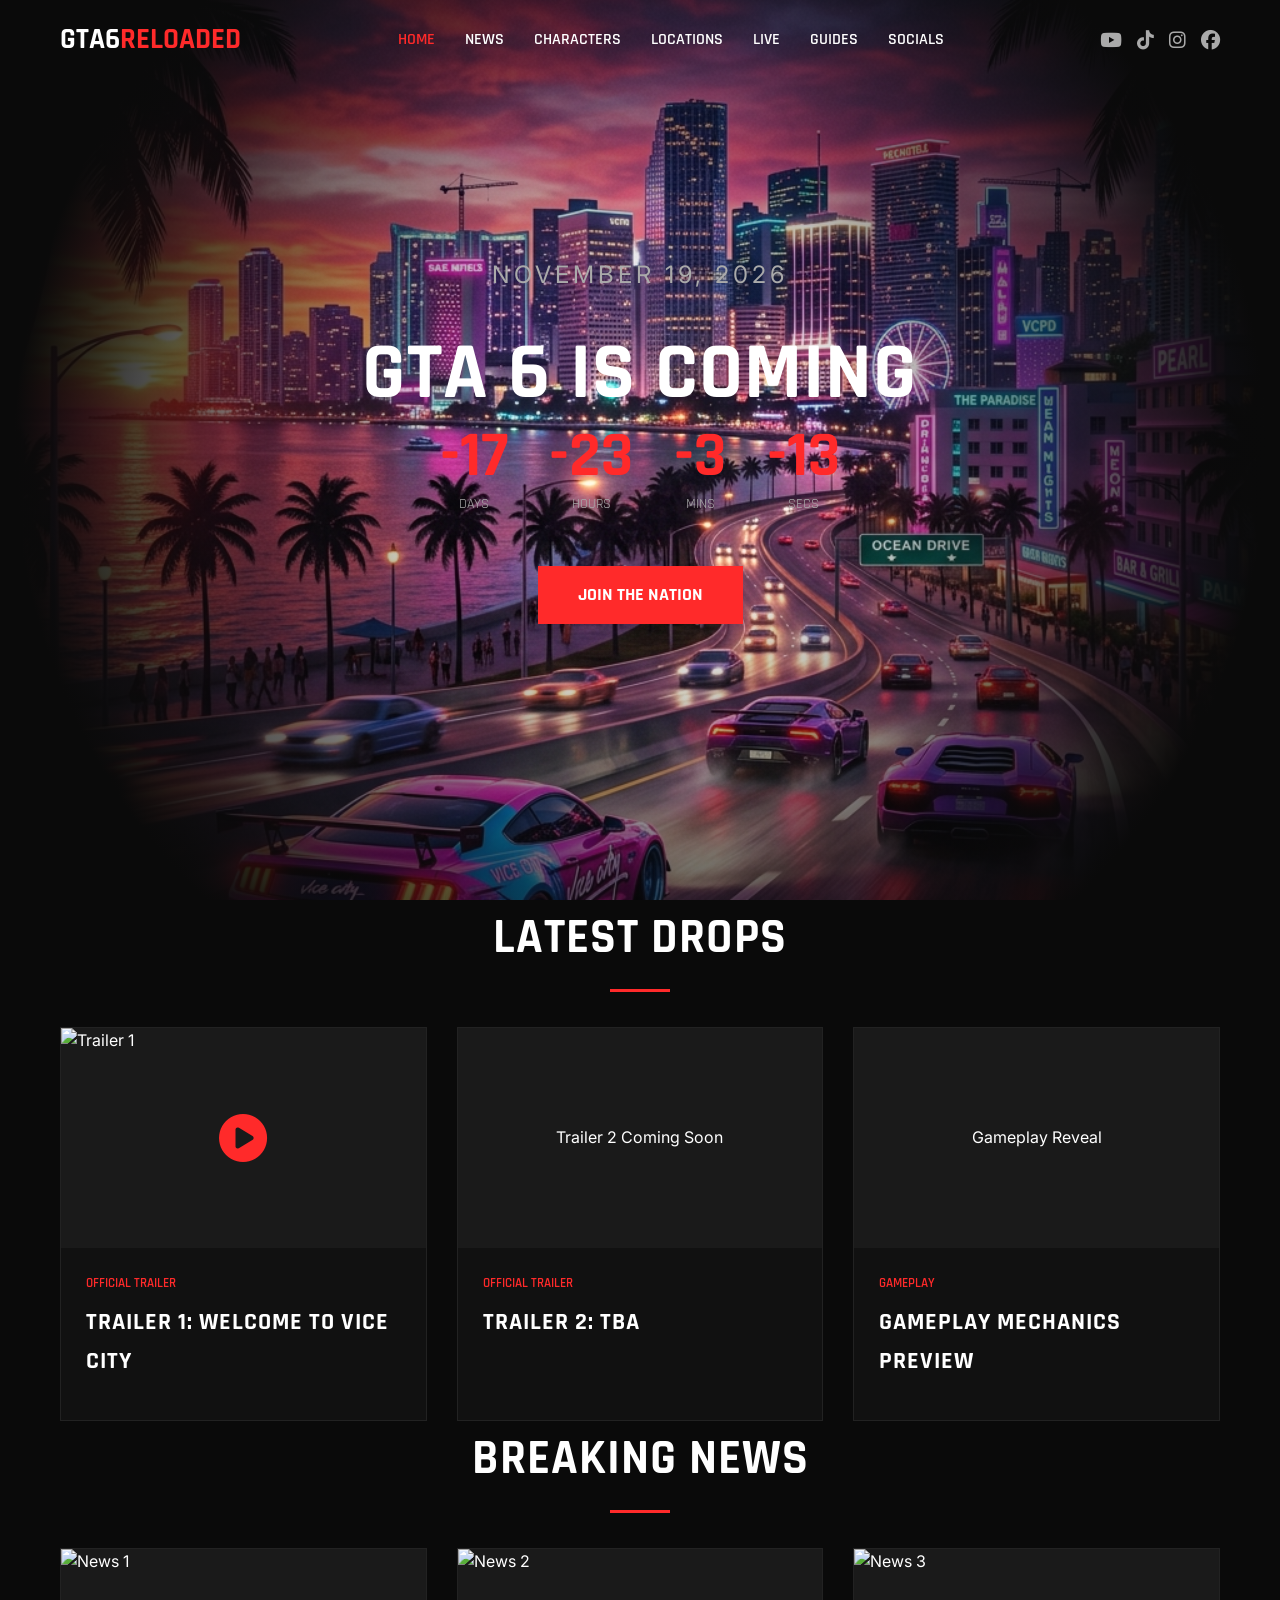
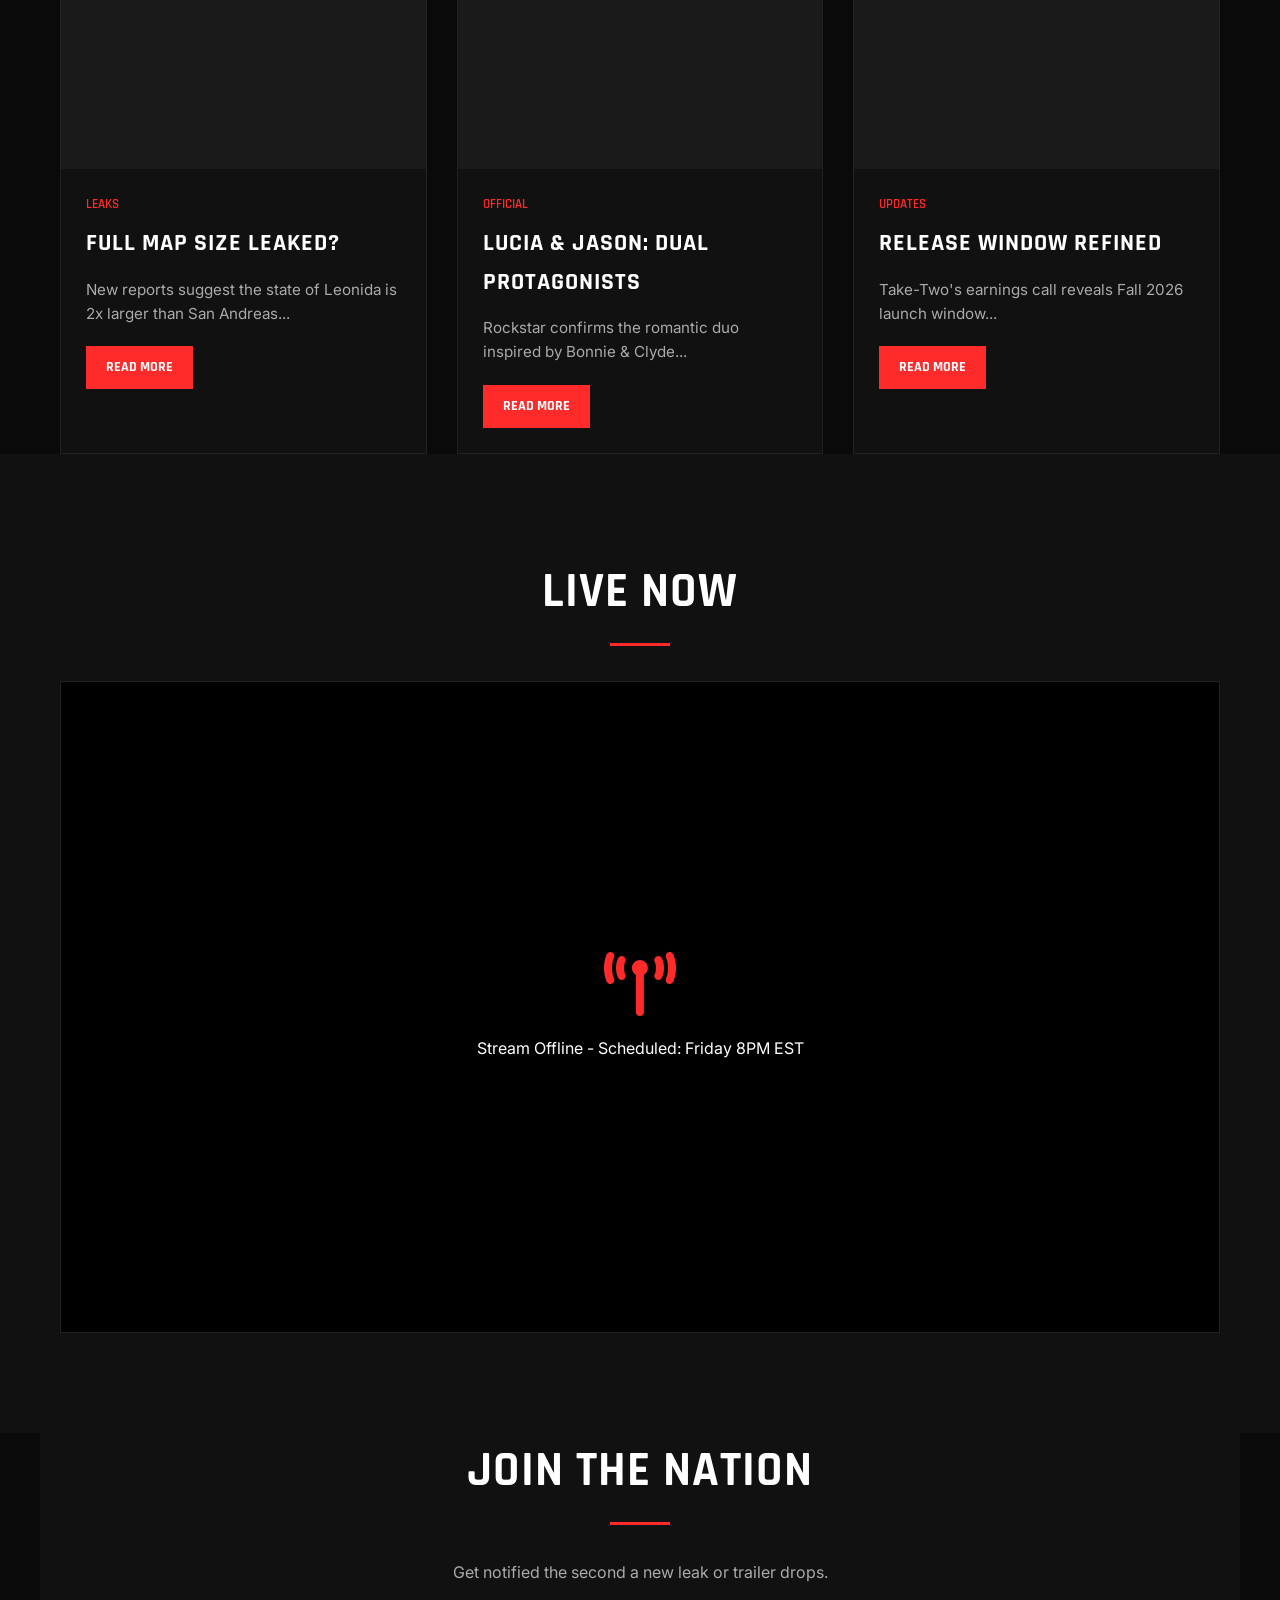
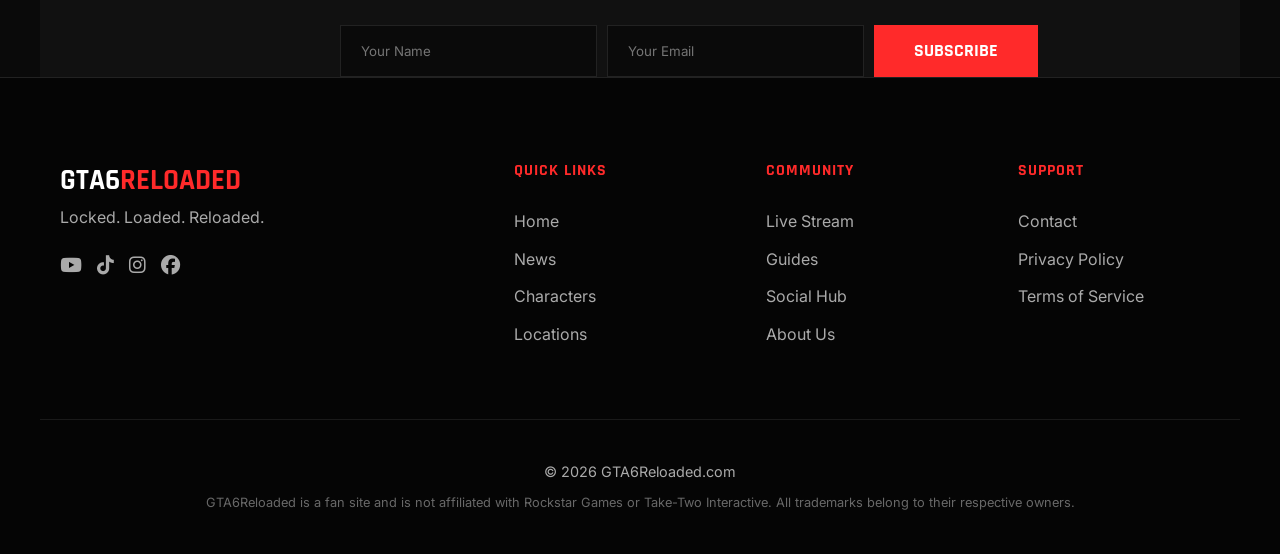
==== public/index.html @ e74d9efd "Initial commit: GTA6Reloaded complete site with local admin" ====
<!DOCTYPE html>
<html lang="en">
<head>
    <meta charset="UTF-8">
    <meta name="viewport" content="width=device-width, initial-scale=1.0">
    <title>GTA 6 Reloaded | The Ultimate Fan Hub</title>
    <meta name="description" content="Get the latest news, leaks, trailers, and character reveals for GTA 6. Stay locked, loaded, and reloaded.">
    <!-- SEO & Social Meta Tags -->
    <meta property="og:title" content="GTA 6 Reloaded">
    <meta property="og:description" content="Get the latest news, leaks, trailers, and character reveals for GTA 6.">
    <meta property="og:image" content="gta6_hero_bg_1778963998123.png">
    <meta property="og:url" content="https://GTA6Reloaded.com">
    <meta name="twitter:card" content="summary_large_image">
    <link rel="canonical" href="https://GTA6Reloaded.com">
    <meta name="robots" content="index, follow">

    <link rel="stylesheet" href="css/styles.css">
    <link rel="stylesheet" href="https://cdnjs.cloudflare.com/ajax/libs/font-awesome/6.4.0/css/all.min.css">
</head>
<body>
    <header>
        <div class="container nav-container">
            <a href="index.html" class="logo">GTA6<span>RELOADED</span></a>
            <nav class="nav-links">
                <a href="index.html" class="active">Home</a>
                <a href="news.html">News</a>
                <a href="characters.html">Characters</a>
                <a href="locations.html">Locations</a>
                <a href="livestream.html">Live</a>
                <a href="guides.html">Guides</a>
                <a href="socials.html">Socials</a>
            </nav>
            <div class="social-top">
                <a href="#"><i class="fab fa-youtube"></i></a>
                <a href="#"><i class="fab fa-tiktok"></i></a>
                <a href="#"><i class="fab fa-instagram"></i></a>
                <a href="#"><i class="fab fa-facebook"></i></a>
                <div class="menu-toggle">
                    <span></span><span></span><span></span>
                </div>
            </div>
        </div>
    </header>

    <main>
        <section class="hero" style="background: url('img/hero_bg.png') center/cover no-repeat;">
            <div class="hero-content fade-in">
                <p>NOVEMBER 19, 2026</p>
                <h1>GTA 6 IS COMING</h1>
                <div class="countdown" id="main-countdown">
                    <div class="countdown-item">
                        <span id="days" class="countdown-digits">000</span>
                        <span class="countdown-label">Days</span>
                    </div>
                    <div class="countdown-item">
                        <span id="hours" class="countdown-digits">00</span>
                        <span class="countdown-label">Hours</span>
                    </div>
                    <div class="countdown-item">
                        <span id="minutes" class="countdown-digits">00</span>
                        <span class="countdown-label">Mins</span>
                    </div>
                    <div class="countdown-item">
                        <span id="seconds" class="countdown-digits">00</span>
                        <span class="countdown-label">Secs</span>
                    </div>
                </div>
                <a href="socials.html" class="btn">Join the Nation</a>
            </div>
        </section>

        <section class="latest-drops container">
            <h2 class="section-title fade-in">Latest Drops</h2>
            <div class="grid grid-3">
                <!-- Video Placeholders -->
                <div class="card fade-in">
                    <div class="card-img">
                        <img src="https://img.youtube.com/vi/QdBZY2fkU-0/maxresdefault.jpg" alt="Trailer 1">
                        <div style="position:absolute; inset:0; display:flex; align-items:center; justify-content:center;">
                            <i class="fas fa-play-circle" style="font-size: 3rem; color: var(--primary-red);"></i>
                        </div>
                    </div>
                    <div class="card-content">
                        <span class="card-category">Official Trailer</span>
                        <h3 class="card-title">Trailer 1: Welcome to Vice City</h3>
                    </div>
                </div>
                <div class="card fade-in">
                    <div class="card-img">
                        <div style="width:100%; height:100%; background:#1a1a1a; display:flex; align-items:center; justify-content:center;">Trailer 2 Coming Soon</div>
                    </div>
                    <div class="card-content">
                        <span class="card-category">Official Trailer</span>
                        <h3 class="card-title">Trailer 2: TBA</h3>
                    </div>
                </div>
                <div class="card fade-in">
                    <div class="card-img">
                        <div style="width:100%; height:100%; background:#1a1a1a; display:flex; align-items:center; justify-content:center;">Gameplay Reveal</div>
                    </div>
                    <div class="card-content">
                        <span class="card-category">Gameplay</span>
                        <h3 class="card-title">Gameplay Mechanics Preview</h3>
                    </div>
                </div>
            </div>
        </section>

        <section class="breaking-news container">
            <h2 class="section-title fade-in">Breaking News</h2>
            <div class="grid grid-3">
                <div class="card fade-in">
                    <div class="card-img">
                        <img src="https://placehold.co/600x400/111/ff2a2a?text=MAP+LEAKS" alt="News 1">
                    </div>
                    <div class="card-content">
                        <span class="card-category">Leaks</span>
                        <h3 class="card-title">Full Map Size Leaked?</h3>
                        <p class="card-excerpt">New reports suggest the state of Leonida is 2x larger than San Andreas...</p>
                        <a href="news.html" class="btn" style="padding: 10px 20px; font-size: 0.9rem;">Read More</a>
                    </div>
                </div>
                <div class="card fade-in">
                    <div class="card-img">
                        <img src="https://placehold.co/600x400/111/ff2a2a?text=CHARACTERS" alt="News 2">
                    </div>
                    <div class="card-content">
                        <span class="card-category">Official</span>
                        <h3 class="card-title">Lucia & Jason: Dual Protagonists</h3>
                        <p class="card-excerpt">Rockstar confirms the romantic duo inspired by Bonnie & Clyde...</p>
                        <a href="news.html" class="btn" style="padding: 10px 20px; font-size: 0.9rem;">Read More</a>
                    </div>
                </div>
                <div class="card fade-in">
                    <div class="card-img">
                        <img src="https://placehold.co/600x400/111/ff2a2a?text=RELEASE+DATE" alt="News 3">
                    </div>
                    <div class="card-content">
                        <span class="card-category">Updates</span>
                        <h3 class="card-title">Release Window Refined</h3>
                        <p class="card-excerpt">Take-Two's earnings call reveals Fall 2026 launch window...</p>
                        <a href="news.html" class="btn" style="padding: 10px 20px; font-size: 0.9rem;">Read More</a>
                    </div>
                </div>
            </div>
        </section>

        <section class="live-now" style="background-color: #111;">
            <div class="container">
                <h2 class="section-title fade-in">Live Now</h2>
                <div class="fade-in" style="aspect-ratio: 16/9; background:#000; display:flex; align-items:center; justify-content:center; border: 1px solid var(--card-border);">
                    <div style="text-align:center;">
                        <i class="fas fa-broadcast-tower" style="font-size: 4rem; color: var(--primary-red); margin-bottom: 20px;"></i>
                        <p>Stream Offline - Scheduled: Friday 8PM EST</p>
                    </div>
                </div>
            </div>
        </section>

        <section class="newsletter container">
            <div class="fade-in">
                <h2 class="section-title">Join the Nation</h2>
                <p style="text-align:center; color: var(--text-muted);">Get notified the second a new leak or trailer drops.</p>
                <form class="newsletter-form" action="https://formspree.io/f/your-id" method="POST">
                    <input type="text" name="name" placeholder="Your Name" required>
                    <input type="email" name="email" placeholder="Your Email" required>
                    <button type="submit" class="btn">Subscribe</button>
                </form>
            </div>
        </section>
    </main>

    <footer>
        <div class="container footer-content">
            <div class="footer-logo">
                <a href="index.html" class="logo">GTA6<span>RELOADED</span></a>
                <p class="footer-tagline">Locked. Loaded. Reloaded.</p>
                <div class="social-top">
                    <a href="#"><i class="fab fa-youtube"></i></a>
                    <a href="#"><i class="fab fa-tiktok"></i></a>
                    <a href="#"><i class="fab fa-instagram"></i></a>
                    <a href="#"><i class="fab fa-facebook"></i></a>
                </div>
            </div>
            <div class="footer-links">
                <h4>Quick Links</h4>
                <ul>
                    <li><a href="index.html">Home</a></li>
                    <li><a href="news.html">News</a></li>
                    <li><a href="characters.html">Characters</a></li>
                    <li><a href="locations.html">Locations</a></li>
                </ul>
            </div>
            <div class="footer-links">
                <h4>Community</h4>
                <ul>
                    <li><a href="livestream.html">Live Stream</a></li>
                    <li><a href="guides.html">Guides</a></li>
                    <li><a href="socials.html">Social Hub</a></li>
                    <li><a href="about.html">About Us</a></li>
                </ul>
            </div>
            <div class="footer-links">
                <h4>Support</h4>
                <ul>
                    <li><a href="contact.html">Contact</a></li>
                    <li><a href="404.html">Privacy Policy</a></li>
                    <li><a href="404.html">Terms of Service</a></li>
                </ul>
            </div>
        </div>
        <div class="footer-bottom container">
            <p>&copy; 2026 GTA6Reloaded.com</p>
            <p class="disclaimer">GTA6Reloaded is a fan site and is not affiliated with Rockstar Games or Take-Two Interactive. All trademarks belong to their respective owners.</p>
        </div>
    </footer>

    <script src="js/script.js"></script>
    <!-- Google Analytics Placeholder -->
    <script async src="https://www.googletagmanager.com/gtag/js?id=G-XXXXXXXXXX"></script>
    <script>
      window.dataLayer = window.dataLayer || [];
      function gtag(){dataLayer.push(arguments);}
      gtag('js', new Date());
      gtag('config', 'G-XXXXXXXXXX');
    </script>
</body>
</html>
---- public/css/styles.css ----
@import url('https://fonts.googleapis.com/css2?family=Rajdhani:wght@400;500;600;700&family=Inter:wght@300;400;500;600;700&display=swap');

:root {
    --bg-color: #0a0a0a;
    --card-bg: #111111;
    --card-border: #222222;
    --primary-red: #ff2a2a;
    --secondary-gold: #ffd700;
    --text-primary: #ffffff;
    --text-muted: #aaaaaa;
    --font-heading: 'Rajdhani', sans-serif;
    --font-body: 'Inter', sans-serif;
    --container-width: 1200px;
    --nav-height: 80px;
    --transition-fast: 0.3s ease;
    --transition-slow: 0.6s ease;
}

* {
    margin: 0;
    padding: 0;
    box-sizing: border-box;
}

html {
    scroll-behavior: smooth;
}

body {
    background-color: var(--bg-color);
    color: var(--text-primary);
    font-family: var(--font-body);
    line-height: 1.6;
    overflow-x: hidden;
}

h1, h2, h3, h4, .heading-font {
    font-family: var(--font-heading);
    text-transform: uppercase;
    letter-spacing: 1px;
}

a {
    text-decoration: none;
    color: inherit;
    transition: var(--transition-fast);
}

ul {
    list-style: none;
}

img {
    max-width: 100%;
    display: block;
}

.container {
    max-width: var(--container-width);
    margin: 0 auto;
    padding: 0 20px;
}

/* Scroll Animations */
.fade-in {
    opacity: 0;
    transform: translateY(30px);
    transition: opacity var(--transition-slow), transform var(--transition-slow);
}

.fade-in.visible {
    opacity: 1;
    transform: translateY(0);
}

/* Header & Nav */
header {
    position: fixed;
    top: 0;
    left: 0;
    width: 100%;
    height: var(--nav-height);
    z-index: 1000;
    transition: var(--transition-fast);
    display: flex;
    align-items: center;
}

header.scrolled {
    background-color: rgba(10, 10, 10, 0.95);
    border-bottom: 1px solid var(--card-border);
    height: 70px;
}

.nav-container {
    display: flex;
    justify-content: space-between;
    align-items: center;
    width: 100%;
}

.logo {
    font-family: var(--font-heading);
    font-weight: 700;
    font-size: 1.8rem;
}

.logo span {
    color: var(--primary-red);
}

.nav-links {
    display: flex;
    gap: 30px;
}

.nav-links a {
    font-family: var(--font-heading);
    font-weight: 600;
    font-size: 1rem;
    text-transform: uppercase;
    color: var(--text-primary);
}

.nav-links a:hover, .nav-links a.active {
    color: var(--primary-red);
}

.social-top {
    display: flex;
    gap: 15px;
}

.social-top a {
    font-size: 1.2rem;
    color: var(--text-muted);
}

.social-top a:hover {
    color: var(--primary-red);
}

.menu-toggle {
    display: none;
    flex-direction: column;
    gap: 6px;
    cursor: pointer;
}

.menu-toggle span {
    width: 30px;
    height: 2px;
    background-color: var(--text-primary);
    transition: var(--transition-fast);
}

/* Hero Section */
.hero {
    height: 100vh;
    display: flex;
    flex-direction: column;
    justify-content: center;
    align-items: center;
    text-align: center;
    padding-top: var(--nav-height);
    position: relative;
    overflow: hidden;
}

.hero::before {
    content: '';
    position: absolute;
    top: 0;
    left: 0;
    width: 100%;
    height: 100%;
    background: radial-gradient(circle, transparent 20%, var(--bg-color) 80%);
    z-index: 1;
}

.hero-content {
    position: relative;
    z-index: 2;
}

.hero h1 {
    font-size: 5rem;
    margin-bottom: 10px;
    line-height: 1;
}

.hero p {
    font-size: 1.5rem;
    color: var(--text-muted);
    margin-bottom: 40px;
    letter-spacing: 4px;
}

/* Countdown */
.countdown {
    display: flex;
    gap: 40px;
    margin-bottom: 50px;
    justify-content: center;
}

.countdown-item {
    display: flex;
    flex-direction: column;
    align-items: center;
}

.countdown-digits {
    font-family: var(--font-heading);
    font-size: 4rem;
    font-weight: 700;
    color: var(--primary-red);
    line-height: 1;
}

.countdown-label {
    font-family: var(--font-heading);
    font-size: 0.9rem;
    color: var(--text-muted);
    text-transform: uppercase;
    margin-top: 5px;
}

/* Buttons */
.btn {
    display: inline-block;
    padding: 15px 40px;
    background-color: var(--primary-red);
    color: var(--text-primary);
    font-family: var(--font-heading);
    font-weight: 700;
    text-transform: uppercase;
    border: none;
    cursor: pointer;
    font-size: 1.1rem;
    transition: var(--transition-fast);
}

.btn:hover {
    background-color: var(--secondary-gold);
    color: var(--bg-color);
}

/* Sections */
section {
    padding: 100px 0;
}

.section-title {
    font-size: 3rem;
    margin-bottom: 50px;
    text-align: center;
    position: relative;
}

.section-title::after {
    content: '';
    position: absolute;
    bottom: -15px;
    left: 50%;
    transform: translateX(-50%);
    width: 60px;
    height: 3px;
    background-color: var(--primary-red);
}

/* Cards Grid */
.grid {
    display: grid;
    gap: 30px;
}

.grid-3 {
    grid-template-columns: repeat(3, 1fr);
}

.grid-2 {
    grid-template-columns: repeat(2, 1fr);
}

/* Card Style */
.card {
    background-color: var(--card-bg);
    border: 1px solid var(--card-border);
    padding: 0;
    transition: var(--transition-fast);
    overflow: hidden;
    position: relative;
}

.card:hover {
    border-color: var(--primary-red);
}

.card-img {
    width: 100%;
    height: 220px;
    background-color: #1a1a1a;
    display: flex;
    align-items: center;
    justify-content: center;
    position: relative;
    overflow: hidden;
}

.card-img img {
    width: 100%;
    height: 100%;
    object-fit: cover;
    transition: transform 0.5s ease;
}

.card:hover .card-img img {
    transform: scale(1.05);
}

.card-content {
    padding: 25px;
}

.card-category {
    color: var(--primary-red);
    font-family: var(--font-heading);
    font-weight: 600;
    font-size: 0.8rem;
    text-transform: uppercase;
    margin-bottom: 10px;
    display: block;
}

.card-title {
    font-size: 1.5rem;
    margin-bottom: 15px;
}

.card-excerpt {
    color: var(--text-muted);
    font-size: 0.95rem;
    margin-bottom: 20px;
}

/* Newsletter Section */
.newsletter {
    background-color: #111;
    text-align: center;
}

.newsletter-form {
    max-width: 600px;
    margin: 40px auto 0;
    display: flex;
    gap: 10px;
}

.newsletter-form input {
    flex: 1;
    padding: 15px 20px;
    background-color: var(--bg-color);
    border: 1px solid var(--card-border);
    color: var(--text-primary);
    font-family: var(--font-body);
}

.newsletter-form input:focus {
    outline: none;
    border-color: var(--primary-red);
}

/* Footer */
footer {
    padding: 80px 0 40px;
    border-top: 1px solid var(--card-border);
    background-color: #050505;
}

.footer-content {
    display: grid;
    grid-template-columns: 2fr 1fr 1fr 1fr;
    gap: 50px;
    margin-bottom: 60px;
}

.footer-logo .logo {
    margin-bottom: 20px;
}

.footer-tagline {
    color: var(--text-muted);
    margin-bottom: 20px;
}

.footer-links h4 {
    margin-bottom: 25px;
    color: var(--primary-red);
}

.footer-links ul li {
    margin-bottom: 12px;
}

.footer-links ul li a {
    color: var(--text-muted);
}

.footer-links ul li a:hover {
    color: var(--text-primary);
    padding-left: 5px;
}

.footer-bottom {
    text-align: center;
    border-top: 1px solid #1a1a1a;
    padding-top: 40px;
    color: var(--text-muted);
    font-size: 0.9rem;
}

.disclaimer {
    margin-top: 10px;
    font-size: 0.8rem;
    opacity: 0.6;
}

/* Characters Page */
.character-section {
    display: flex;
    align-items: center;
    gap: 60px;
    margin-bottom: 120px;
}

.character-section:nth-child(even) {
    flex-direction: row-reverse;
}

.char-img {
    flex: 1;
    height: 600px;
    background-color: #111;
    border: 1px solid var(--card-border);
    position: relative;
}

.char-img img {
    width: 100%;
    height: 100%;
    object-fit: cover;
}

.char-name-overlay {
    position: absolute;
    bottom: 20px;
    left: 20px;
    background-color: var(--primary-red);
    padding: 10px 20px;
    font-family: var(--font-heading);
    font-weight: 700;
    font-size: 1.5rem;
}

.char-info {
    flex: 1;
}

.role-badge {
    display: inline-block;
    padding: 5px 15px;
    background-color: #222;
    color: var(--secondary-gold);
    font-family: var(--font-heading);
    font-size: 0.9rem;
    margin-bottom: 15px;
    border: 1px solid var(--secondary-gold);
}

.char-actor {
    display: block;
    color: var(--text-muted);
    margin-bottom: 20px;
    font-style: italic;
}

/* Locations Page */
.location-grid {
    display: grid;
    grid-template-columns: repeat(2, 1fr);
    gap: 40px;
}

.location-card {
    height: 400px;
    position: relative;
    overflow: hidden;
    border: 1px solid var(--card-border);
}

.location-card img {
    width: 100%;
    height: 100%;
    object-fit: cover;
}

.location-overlay {
    position: absolute;
    top: 0;
    left: 0;
    width: 100%;
    height: 100%;
    background: linear-gradient(transparent, rgba(0,0,0,0.9));
    display: flex;
    flex-direction: column;
    justify-content: flex-end;
    padding: 30px;
}

/* Socials Page */
.status-legend {
    display: flex;
    gap: 20px;
    justify-content: center;
    margin-bottom: 50px;
}

.status-badge {
    padding: 5px 15px;
    border-radius: 20px;
    font-size: 0.8rem;
    font-weight: 700;
    text-transform: uppercase;
}

.status-active { background-color: #2ecc71; color: #fff; }
.status-soon { background-color: #f39c12; color: #fff; }
.status-none { background-color: #e74c3c; color: #fff; }

.social-card {
    display: flex;
    flex-direction: column;
    align-items: center;
    text-align: center;
    padding: 40px 30px;
}

.social-icon {
    font-size: 3rem;
    margin-bottom: 20px;
}

.social-handle {
    font-weight: 700;
    font-size: 1.2rem;
    margin-bottom: 5px;
}

.social-url {
    color: var(--text-muted);
    font-size: 0.9rem;
    margin-bottom: 15px;
}

/* Table */
.data-table {
    width: 100%;
    border-collapse: collapse;
    margin-top: 30px;
}

.data-table th, .data-table td {
    padding: 15px;
    text-align: left;
    border-bottom: 1px solid var(--card-border);
}

.data-table th {
    font-family: var(--font-heading);
    color: var(--primary-red);
}

/* Forms */
.contact-container {
    display: grid;
    grid-template-columns: 1fr 1fr;
    gap: 80px;
}

.contact-form .form-group {
    margin-bottom: 25px;
}

.contact-form label {
    display: block;
    margin-bottom: 10px;
    font-family: var(--font-heading);
}

.contact-form input, .contact-form textarea {
    width: 100%;
    padding: 15px;
    background-color: var(--card-bg);
    border: 1px solid var(--card-border);
    color: var(--text-primary);
    font-family: var(--font-body);
}

.contact-form input:focus, .contact-form textarea:focus {
    outline: none;
    border-color: var(--primary-red);
}

/* Responsive */
@media (max-width: 992px) {
    .grid-3 { grid-template-columns: repeat(2, 1fr); }
    .footer-content { grid-template-columns: 1fr 1fr; }
    .hero h1 { font-size: 4rem; }
    .character-section, .character-section:nth-child(even) { flex-direction: column; }
    .char-img { width: 100%; height: 400px; }
    .contact-container { grid-template-columns: 1fr; }
}

@media (max-width: 768px) {
    .nav-links {
        display: none;
        position: fixed;
        top: var(--nav-height);
        left: 0;
        width: 100%;
        background-color: var(--bg-color);
        flex-direction: column;
        padding: 40px;
        text-align: center;
        border-bottom: 1px solid var(--card-border);
    }

    .nav-links.active {
        display: flex;
    }

    .menu-toggle { display: flex; }
    .grid-3, .grid-2, .location-grid { grid-template-columns: 1fr; }
    .hero h1 { font-size: 3rem; }
    .countdown { gap: 15px; }
    .countdown-digits { font-size: 2.5rem; }
    .newsletter-form { flex-direction: column; }
}
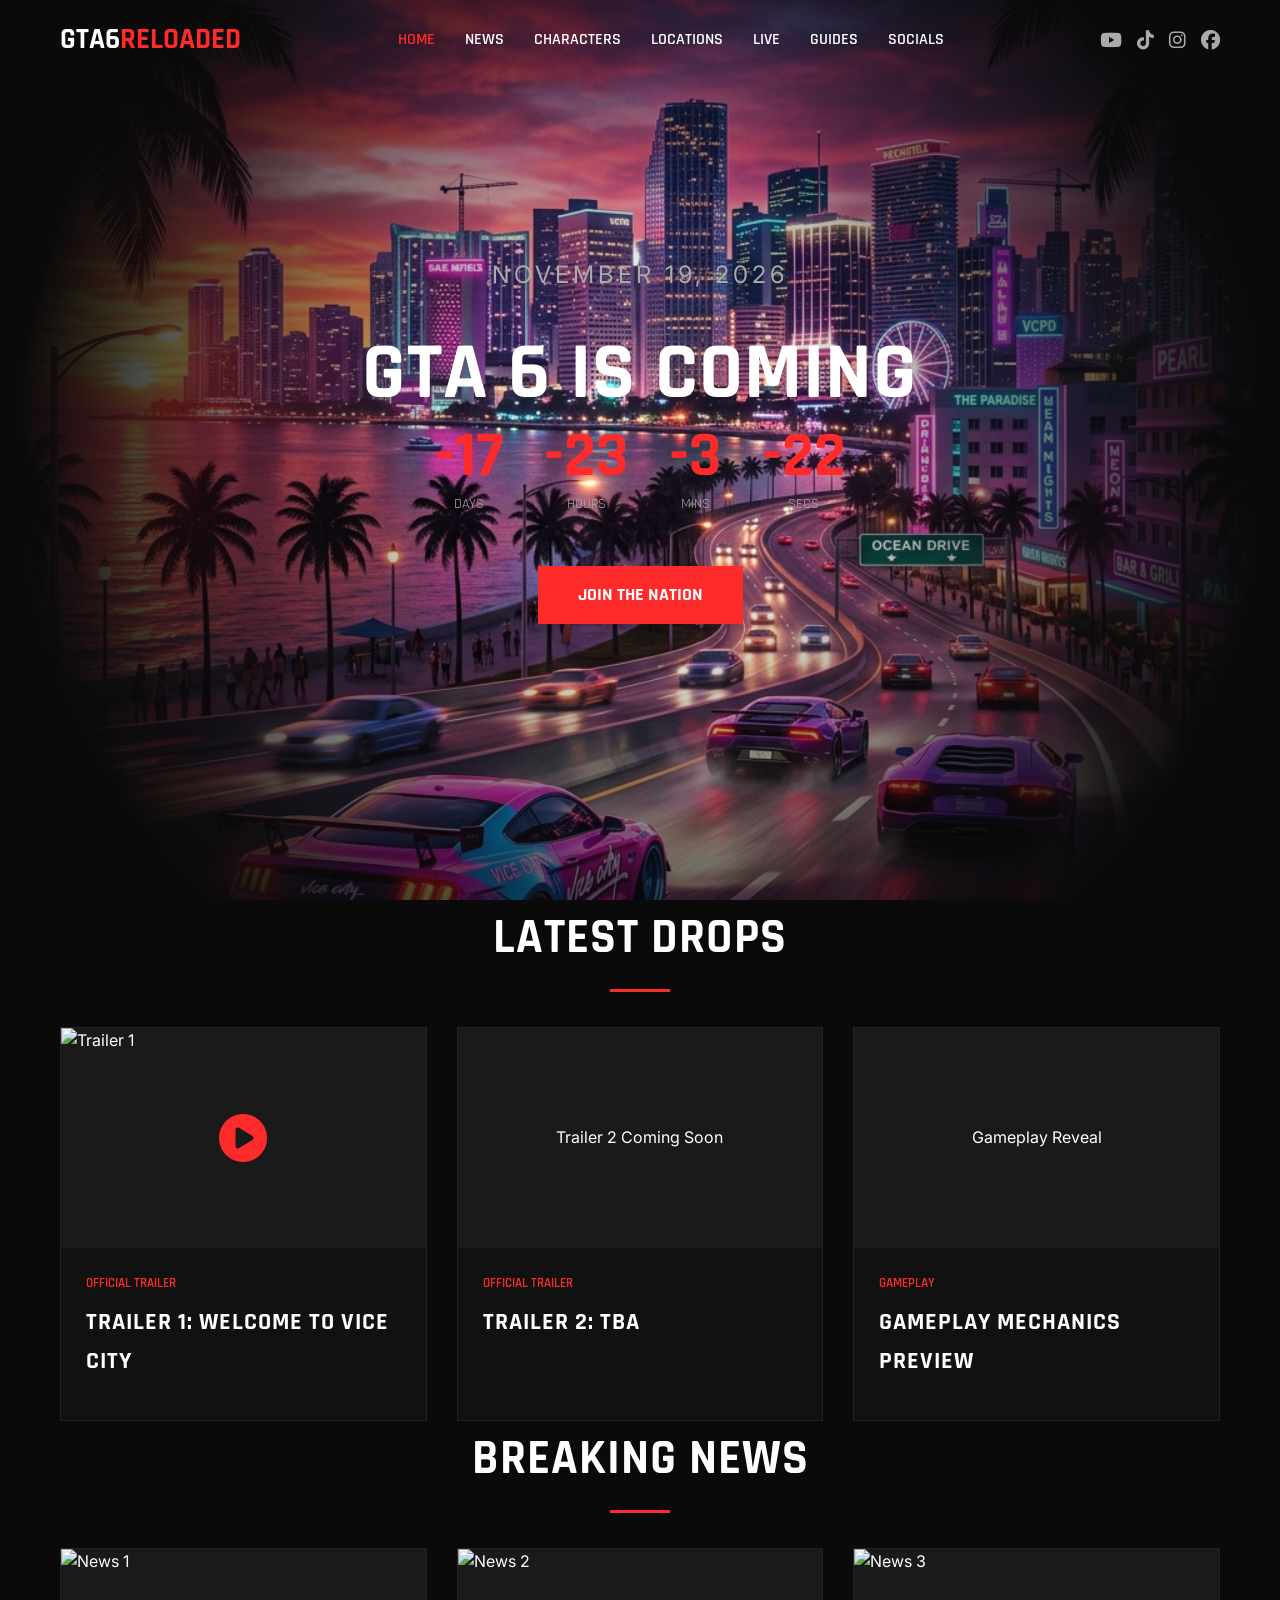
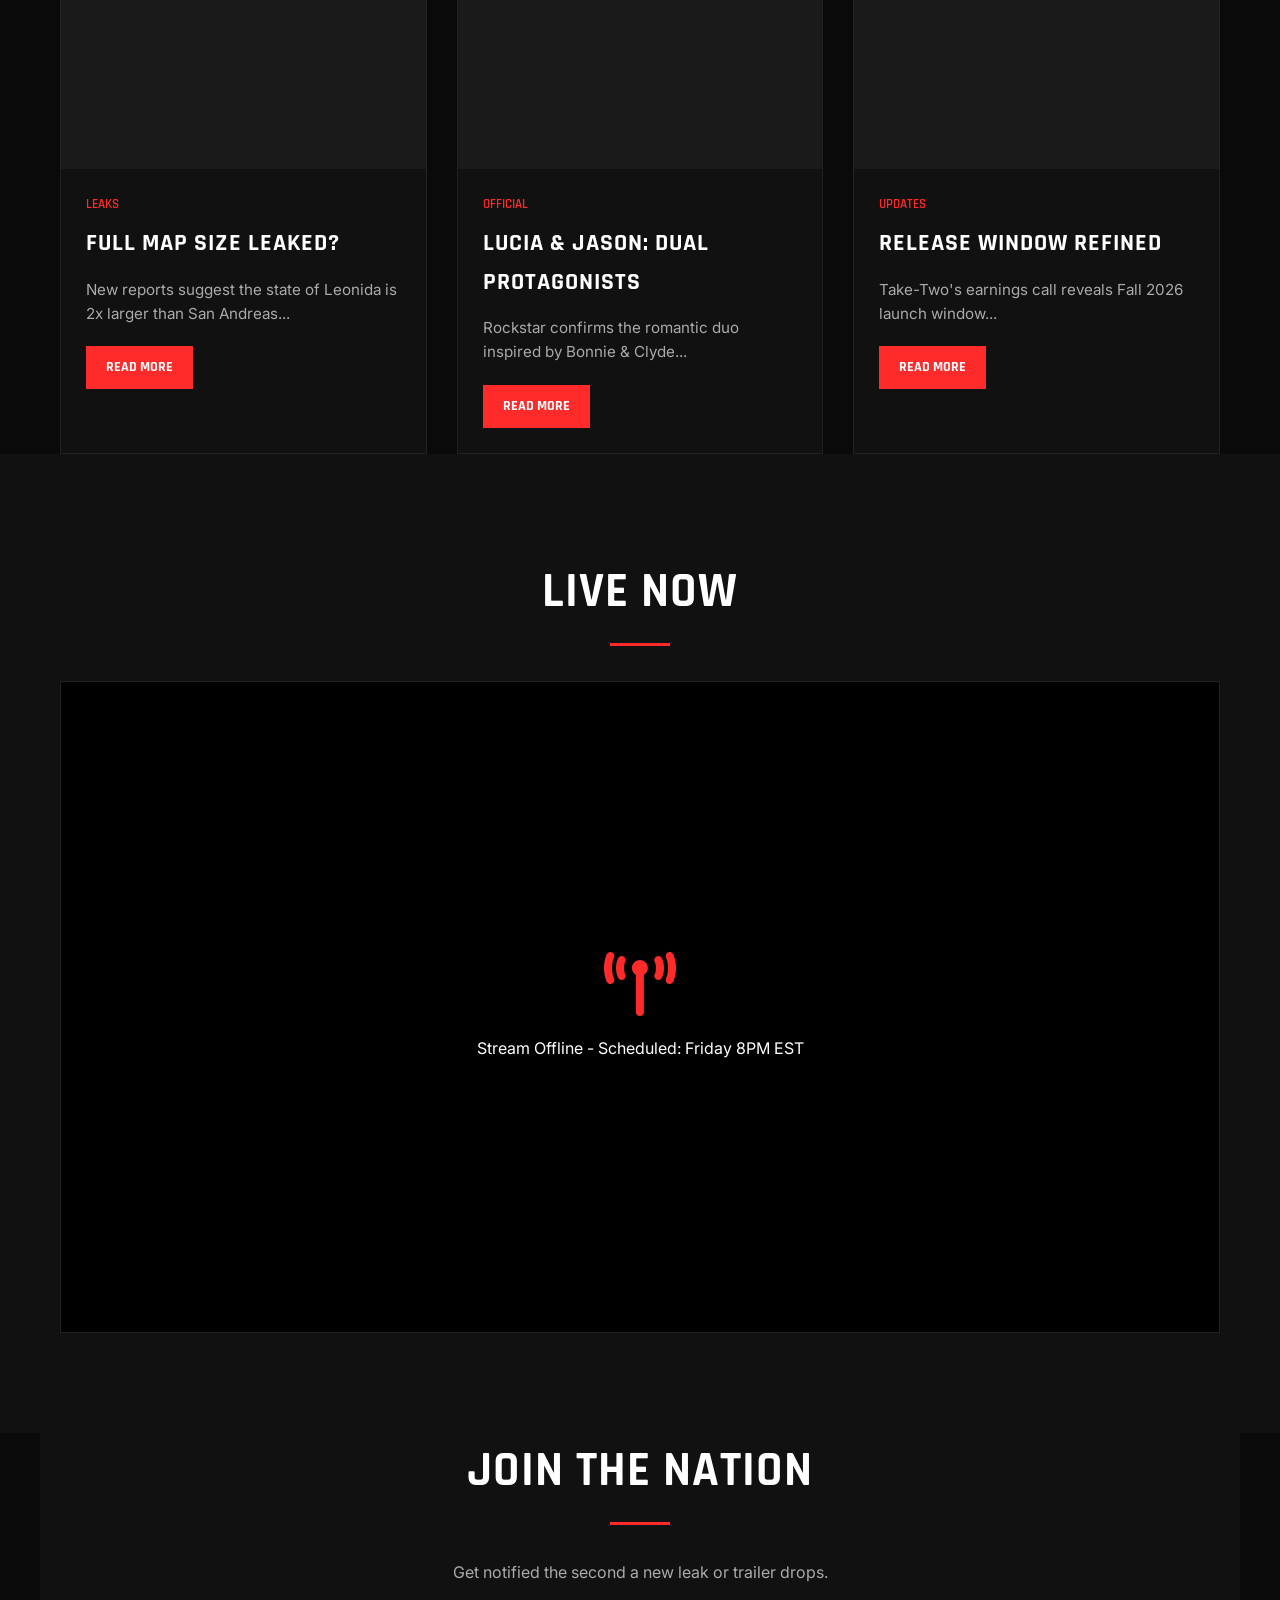
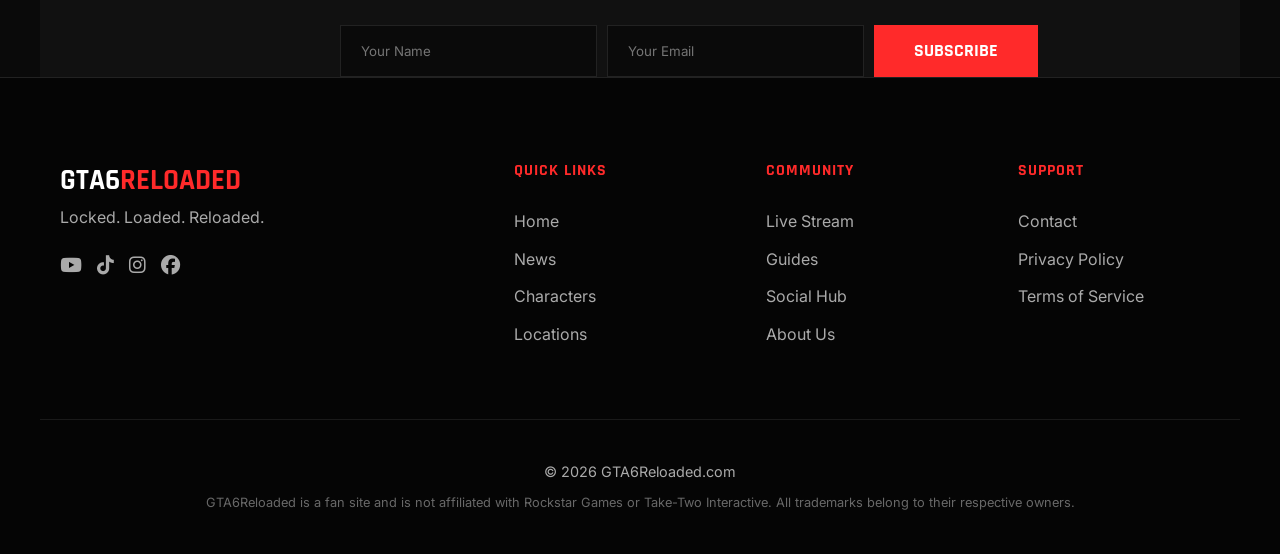
==== commit 3fc20709: "Update YouTube and Facebook social handles across all site pages" ====
--- a/public/index.html
+++ b/public/index.html
@@ -31,10 +31,10 @@
                 <a href="socials.html">Socials</a>
             </nav>
             <div class="social-top">
-                <a href="#"><i class="fab fa-youtube"></i></a>
+                <a href="https://www.youtube.com/@gta6reloadedlive" target="_blank"><i class="fab fa-youtube"></i></a>
                 <a href="#"><i class="fab fa-tiktok"></i></a>
                 <a href="#"><i class="fab fa-instagram"></i></a>
-                <a href="#"><i class="fab fa-facebook"></i></a>
+                <a href="https://web.facebook.com/gta6reloadedlive" target="_blank"><i class="fab fa-facebook"></i></a>
                 <div class="menu-toggle">
                     <span></span><span></span><span></span>
                 </div>
@@ -176,10 +176,10 @@
                 <a href="index.html" class="logo">GTA6<span>RELOADED</span></a>
                 <p class="footer-tagline">Locked. Loaded. Reloaded.</p>
                 <div class="social-top">
-                    <a href="#"><i class="fab fa-youtube"></i></a>
+                    <a href="https://www.youtube.com/@gta6reloadedlive" target="_blank"><i class="fab fa-youtube"></i></a>
                     <a href="#"><i class="fab fa-tiktok"></i></a>
                     <a href="#"><i class="fab fa-instagram"></i></a>
-                    <a href="#"><i class="fab fa-facebook"></i></a>
+                    <a href="https://web.facebook.com/gta6reloadedlive" target="_blank"><i class="fab fa-facebook"></i></a>
                 </div>
             </div>
             <div class="footer-links">
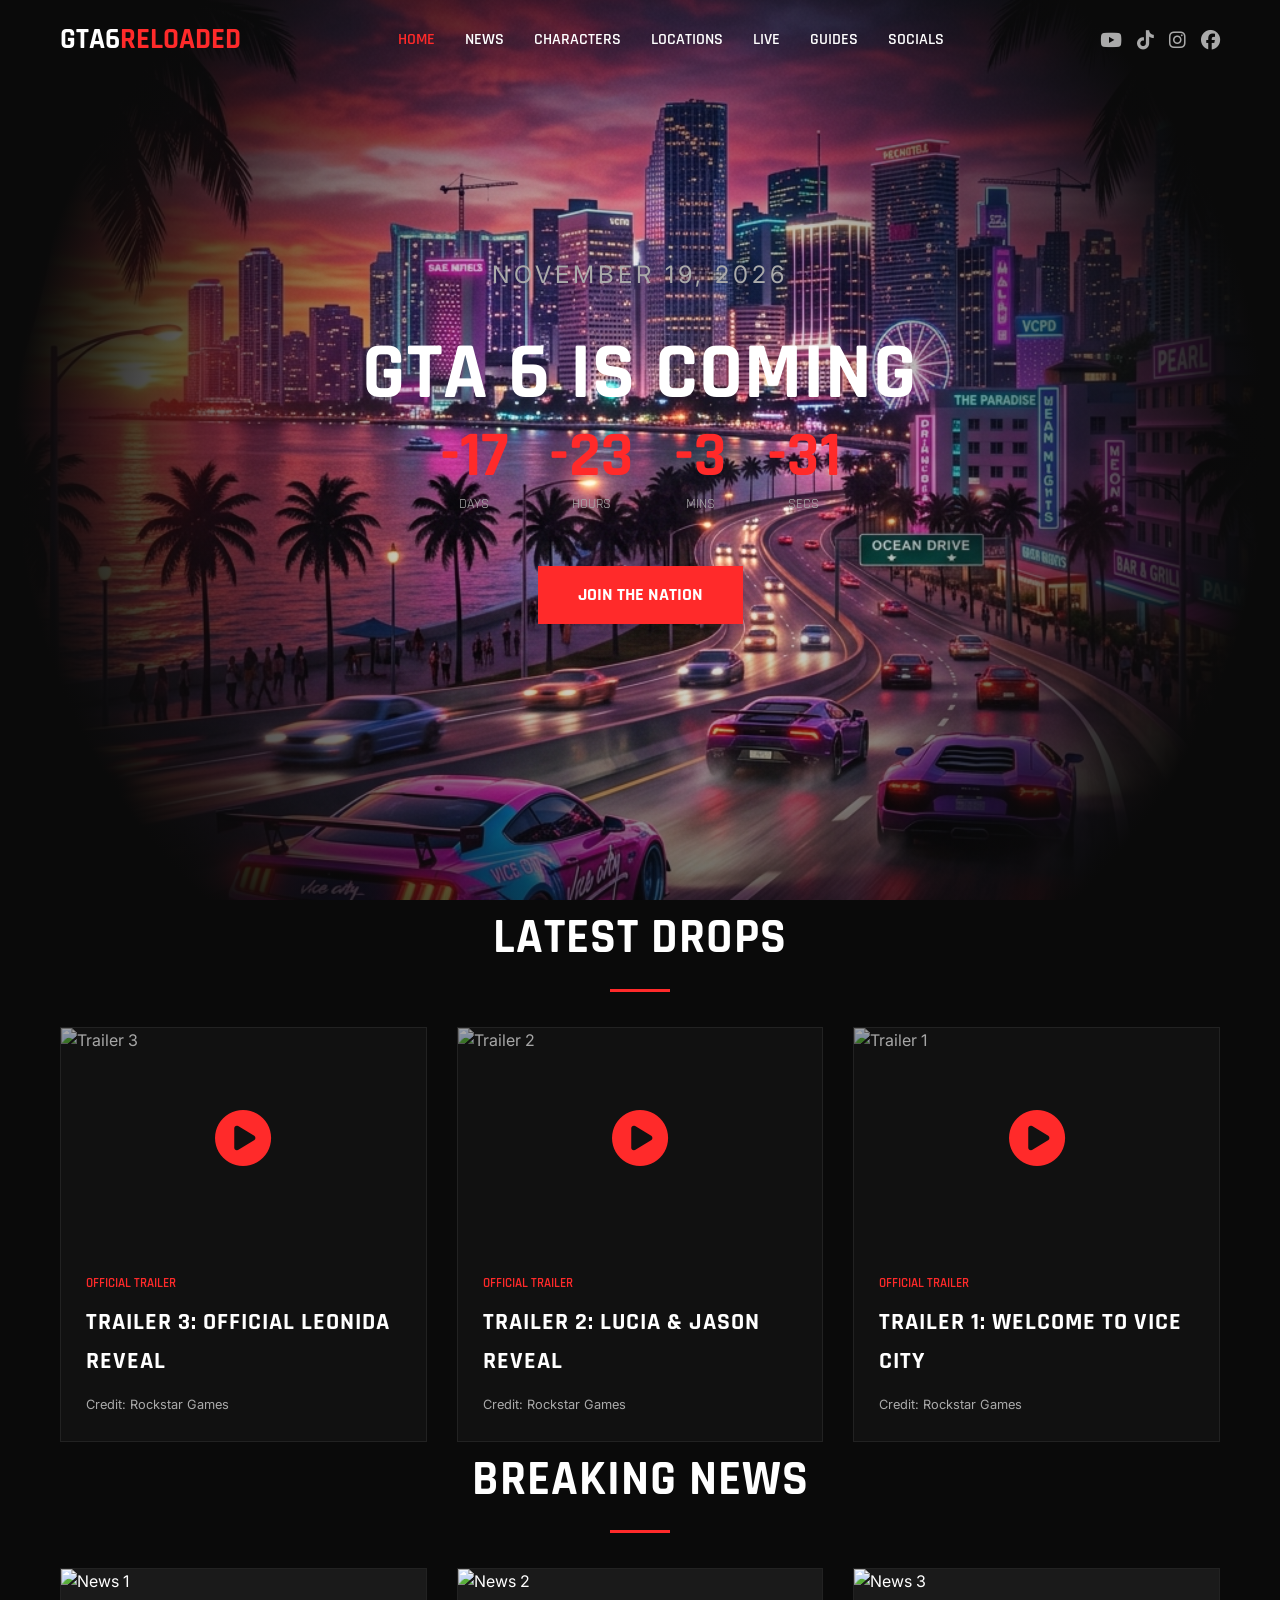
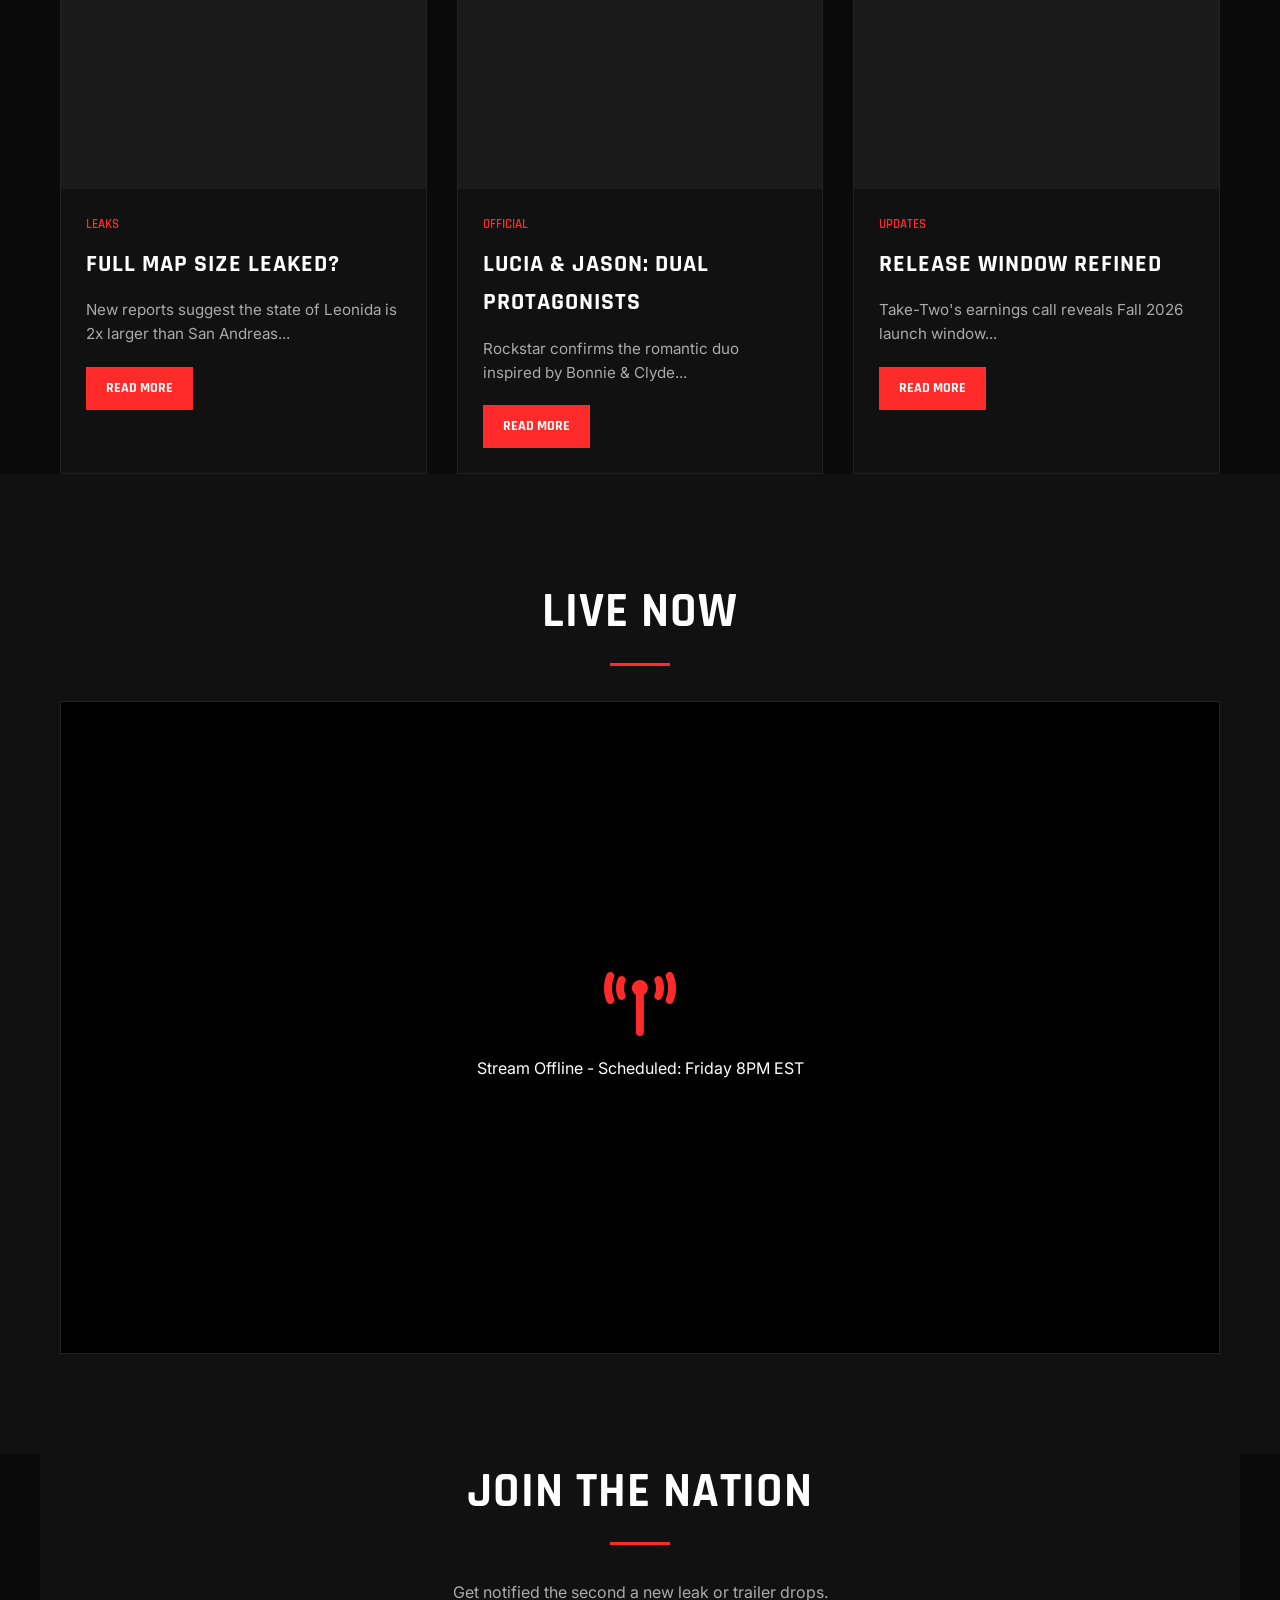
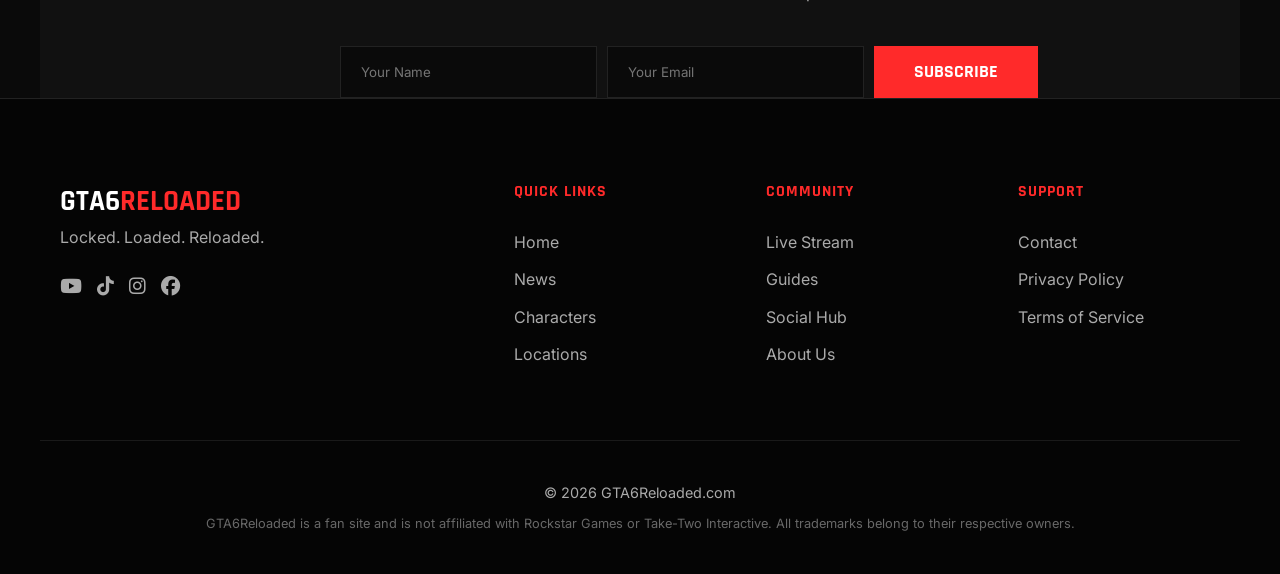
==== commit 4f38de70: "Update Latest Drops section with clickable Rockstar Games trailers and credits" ====
--- a/public/index.html
+++ b/public/index.html
@@ -72,37 +72,50 @@
         <section class="latest-drops container">
             <h2 class="section-title fade-in">Latest Drops</h2>
             <div class="grid grid-3">
-                <!-- Video Placeholders -->
-                <div class="card fade-in">
+                <!-- Trailer 3 Card -->
+                <a href="https://www.youtube.com/@RockstarGames" target="_blank" class="card fade-in">
+                    <div class="card-img">
+                        <img src="img/everglades.jpg" alt="Trailer 3">
+                        <div style="position:absolute; inset:0; display:flex; align-items:center; justify-content:center; background: rgba(0,0,0,0.35);">
+                            <i class="fas fa-play-circle" style="font-size: 3.5rem; color: var(--primary-red);"></i>
+                        </div>
+                    </div>
+                    <div class="card-content">
+                        <span class="card-category">Official Trailer</span>
+                        <h3 class="card-title">Trailer 3: Official Leonida Reveal</h3>
+                        <p style="font-size: 0.8rem; color: var(--text-muted); margin-top: 10px;">Credit: Rockstar Games</p>
+                    </div>
+                </a>
+
+                <!-- Trailer 2 Card -->
+                <a href="https://www.youtube.com/@RockstarGames" target="_blank" class="card fade-in">
+                    <div class="card-img">
+                        <img src="img/leonida_keys.jpg" alt="Trailer 2">
+                        <div style="position:absolute; inset:0; display:flex; align-items:center; justify-content:center; background: rgba(0,0,0,0.35);">
+                            <i class="fas fa-play-circle" style="font-size: 3.5rem; color: var(--primary-red);"></i>
+                        </div>
+                    </div>
+                    <div class="card-content">
+                        <span class="card-category">Official Trailer</span>
+                        <h3 class="card-title">Trailer 2: Lucia & Jason Reveal</h3>
+                        <p style="font-size: 0.8rem; color: var(--text-muted); margin-top: 10px;">Credit: Rockstar Games</p>
+                    </div>
+                </a>
+
+                <!-- Trailer 1 Card -->
+                <a href="https://www.youtube.com/@RockstarGames" target="_blank" class="card fade-in">
                     <div class="card-img">
                         <img src="https://img.youtube.com/vi/QdBZY2fkU-0/maxresdefault.jpg" alt="Trailer 1">
-                        <div style="position:absolute; inset:0; display:flex; align-items:center; justify-content:center;">
-                            <i class="fas fa-play-circle" style="font-size: 3rem; color: var(--primary-red);"></i>
+                        <div style="position:absolute; inset:0; display:flex; align-items:center; justify-content:center; background: rgba(0,0,0,0.35);">
+                            <i class="fas fa-play-circle" style="font-size: 3.5rem; color: var(--primary-red);"></i>
                         </div>
                     </div>
                     <div class="card-content">
                         <span class="card-category">Official Trailer</span>
                         <h3 class="card-title">Trailer 1: Welcome to Vice City</h3>
-                    </div>
-                </div>
-                <div class="card fade-in">
-                    <div class="card-img">
-                        <div style="width:100%; height:100%; background:#1a1a1a; display:flex; align-items:center; justify-content:center;">Trailer 2 Coming Soon</div>
-                    </div>
-                    <div class="card-content">
-                        <span class="card-category">Official Trailer</span>
-                        <h3 class="card-title">Trailer 2: TBA</h3>
-                    </div>
-                </div>
-                <div class="card fade-in">
-                    <div class="card-img">
-                        <div style="width:100%; height:100%; background:#1a1a1a; display:flex; align-items:center; justify-content:center;">Gameplay Reveal</div>
-                    </div>
-                    <div class="card-content">
-                        <span class="card-category">Gameplay</span>
-                        <h3 class="card-title">Gameplay Mechanics Preview</h3>
-                    </div>
-                </div>
+                        <p style="font-size: 0.8rem; color: var(--text-muted); margin-top: 10px;">Credit: Rockstar Games</p>
+                    </div>
+                </a>
             </div>
         </section>
 
--- a/public/css/styles.css
+++ b/public/css/styles.css
@@ -285,12 +285,15 @@
 
 /* Card Style */
 .card {
+    display: block;
     background-color: var(--card-bg);
     border: 1px solid var(--card-border);
     padding: 0;
     transition: var(--transition-fast);
     overflow: hidden;
     position: relative;
+    color: inherit;
+    text-decoration: none;
 }
 
 .card:hover {
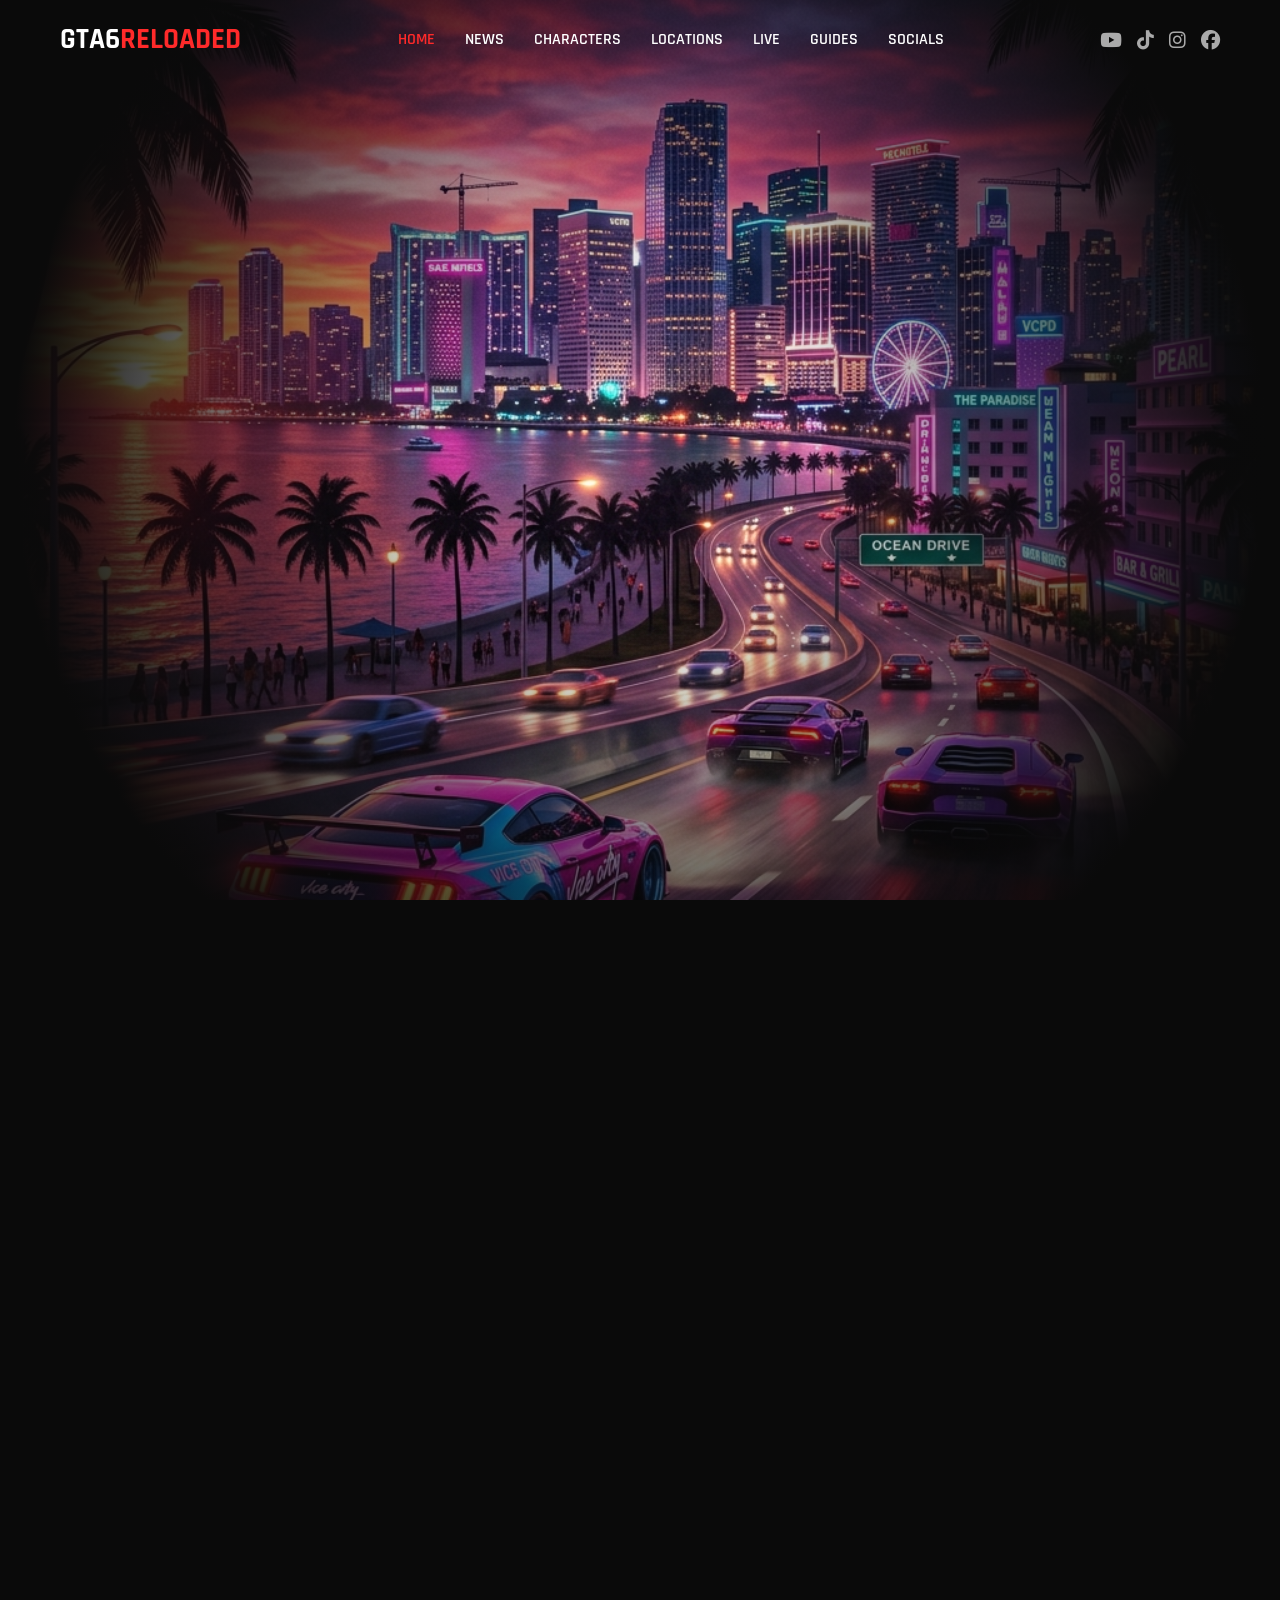
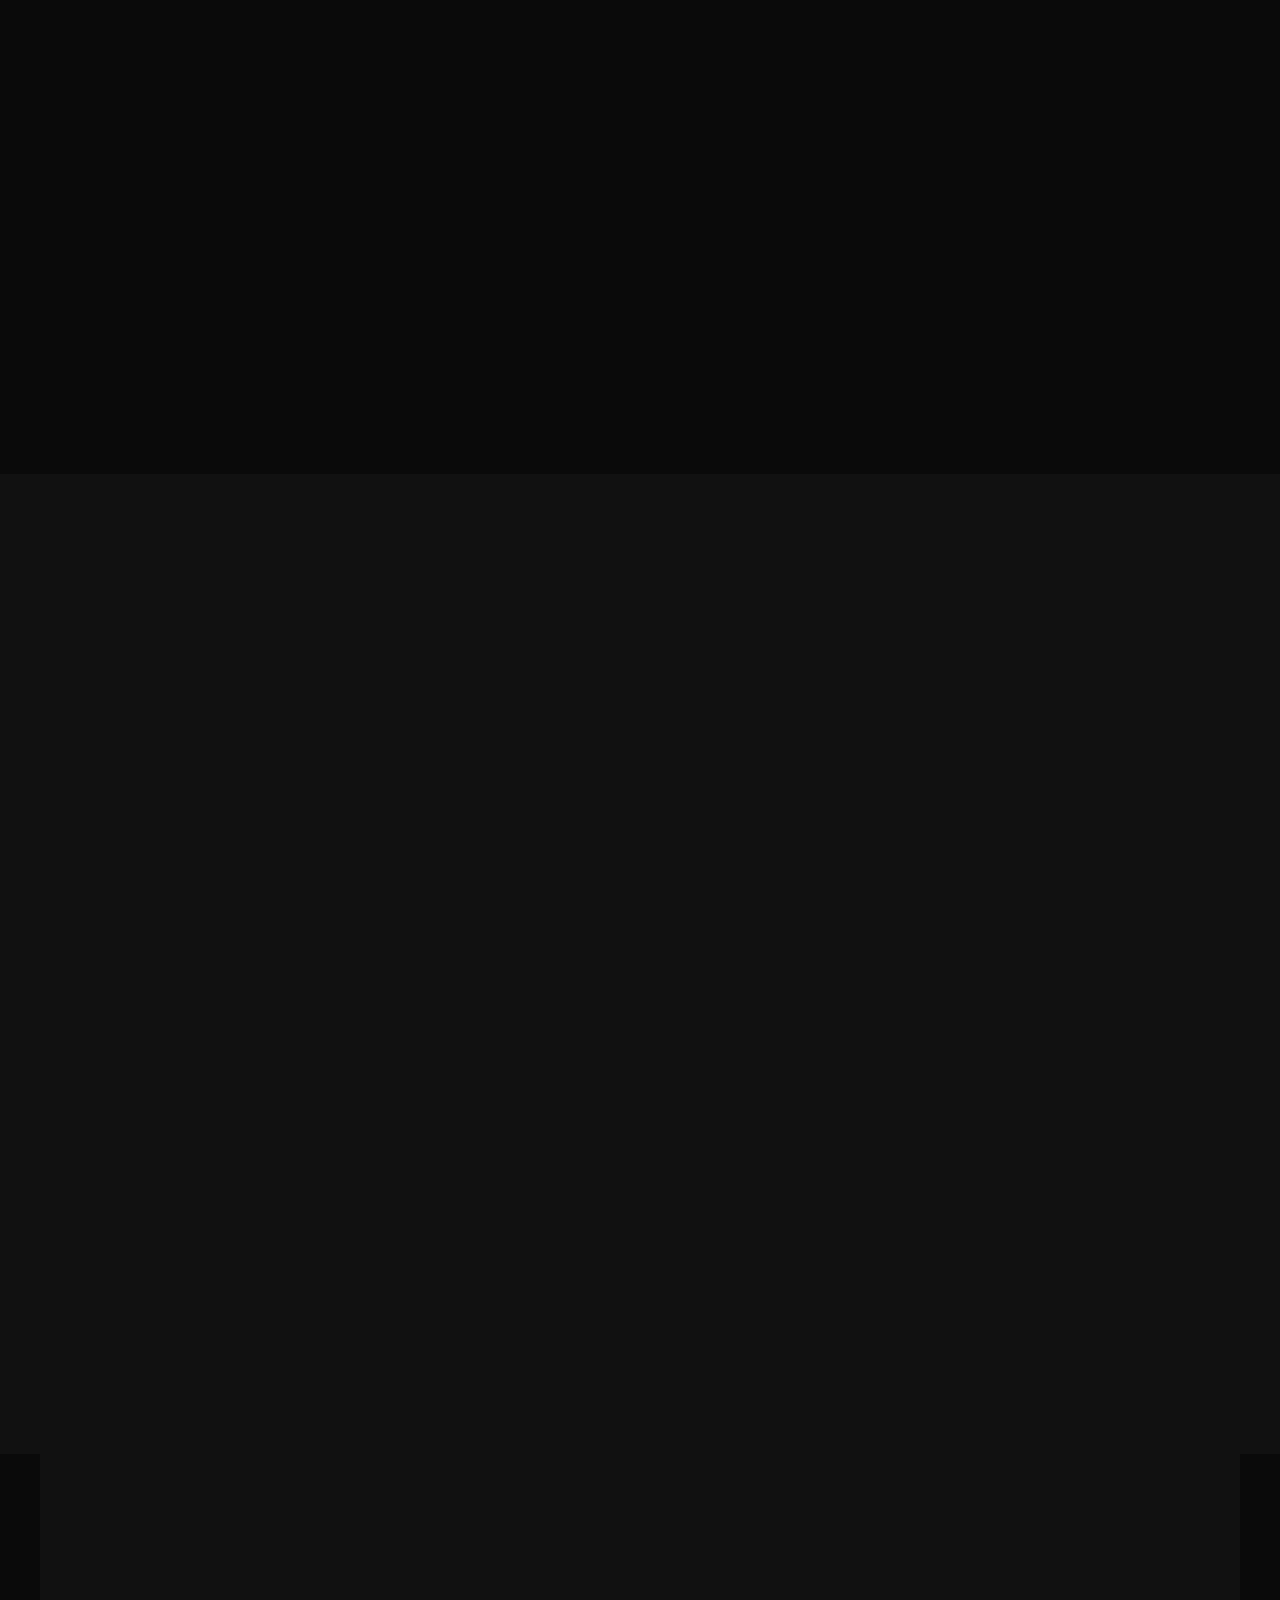
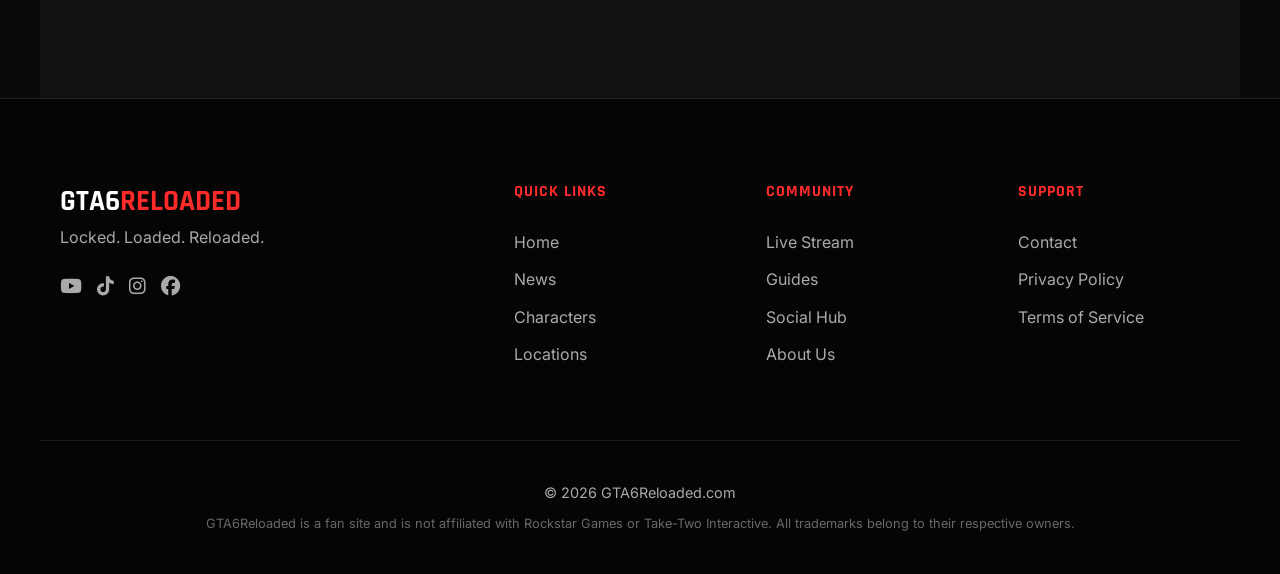
==== commit 8c8f1fa6: "Integrate interactive video lightbox modal with official GTA 6 Trailer 1 and 2 video embed codes" ====
--- a/public/index.html
+++ b/public/index.html
@@ -72,8 +72,38 @@
         <section class="latest-drops container">
             <h2 class="section-title fade-in">Latest Drops</h2>
             <div class="grid grid-3">
-                <!-- Trailer 3 Card -->
-                <a href="https://www.youtube.com/@RockstarGames" target="_blank" class="card fade-in">
+                <!-- Trailer 2 Card -->
+                <a href="https://www.youtube.com/@RockstarGames" target="_blank" class="card fade-in video-card" data-video-id="VQRLujxTm3c" data-video-title="Grand Theft Auto VI Trailer 2">
+                    <div class="card-img">
+                        <img src="https://img.youtube.com/vi/VQRLujxTm3c/maxresdefault.jpg" alt="Trailer 2">
+                        <div style="position:absolute; inset:0; display:flex; align-items:center; justify-content:center; background: rgba(0,0,0,0.35);">
+                            <i class="fas fa-play-circle" style="font-size: 3.5rem; color: var(--primary-red);"></i>
+                        </div>
+                    </div>
+                    <div class="card-content">
+                        <span class="card-category">Official Trailer 2</span>
+                        <h3 class="card-title">Trailer 2: Lucia & Jason</h3>
+                        <p style="font-size: 0.8rem; color: var(--text-muted); margin-top: 10px;">Credit: Rockstar Games</p>
+                    </div>
+                </a>
+
+                <!-- Trailer 1 Card -->
+                <a href="https://www.youtube.com/@RockstarGames" target="_blank" class="card fade-in video-card" data-video-id="QdBZY2fkU-0" data-video-title="Grand Theft Auto VI Trailer 1">
+                    <div class="card-img">
+                        <img src="https://img.youtube.com/vi/QdBZY2fkU-0/maxresdefault.jpg" alt="Trailer 1">
+                        <div style="position:absolute; inset:0; display:flex; align-items:center; justify-content:center; background: rgba(0,0,0,0.35);">
+                            <i class="fas fa-play-circle" style="font-size: 3.5rem; color: var(--primary-red);"></i>
+                        </div>
+                    </div>
+                    <div class="card-content">
+                        <span class="card-category">Official Trailer 1</span>
+                        <h3 class="card-title">Trailer 1: Welcome to Vice City</h3>
+                        <p style="font-size: 0.8rem; color: var(--text-muted); margin-top: 10px;">Credit: Rockstar Games</p>
+                    </div>
+                </a>
+
+                <!-- Trailer 3 / Gameplay Card -->
+                <a href="https://www.youtube.com/@RockstarGames" target="_blank" class="card fade-in video-card" data-video-id="VQRLujxTm3c" data-video-title="Grand Theft Auto VI Trailer 3: Leonida Reveal">
                     <div class="card-img">
                         <img src="img/everglades.jpg" alt="Trailer 3">
                         <div style="position:absolute; inset:0; display:flex; align-items:center; justify-content:center; background: rgba(0,0,0,0.35);">
@@ -81,38 +111,8 @@
                         </div>
                     </div>
                     <div class="card-content">
-                        <span class="card-category">Official Trailer</span>
+                        <span class="card-category">Official Trailer 3</span>
                         <h3 class="card-title">Trailer 3: Official Leonida Reveal</h3>
-                        <p style="font-size: 0.8rem; color: var(--text-muted); margin-top: 10px;">Credit: Rockstar Games</p>
-                    </div>
-                </a>
-
-                <!-- Trailer 2 Card -->
-                <a href="https://www.youtube.com/@RockstarGames" target="_blank" class="card fade-in">
-                    <div class="card-img">
-                        <img src="img/leonida_keys.jpg" alt="Trailer 2">
-                        <div style="position:absolute; inset:0; display:flex; align-items:center; justify-content:center; background: rgba(0,0,0,0.35);">
-                            <i class="fas fa-play-circle" style="font-size: 3.5rem; color: var(--primary-red);"></i>
-                        </div>
-                    </div>
-                    <div class="card-content">
-                        <span class="card-category">Official Trailer</span>
-                        <h3 class="card-title">Trailer 2: Lucia & Jason Reveal</h3>
-                        <p style="font-size: 0.8rem; color: var(--text-muted); margin-top: 10px;">Credit: Rockstar Games</p>
-                    </div>
-                </a>
-
-                <!-- Trailer 1 Card -->
-                <a href="https://www.youtube.com/@RockstarGames" target="_blank" class="card fade-in">
-                    <div class="card-img">
-                        <img src="https://img.youtube.com/vi/QdBZY2fkU-0/maxresdefault.jpg" alt="Trailer 1">
-                        <div style="position:absolute; inset:0; display:flex; align-items:center; justify-content:center; background: rgba(0,0,0,0.35);">
-                            <i class="fas fa-play-circle" style="font-size: 3.5rem; color: var(--primary-red);"></i>
-                        </div>
-                    </div>
-                    <div class="card-content">
-                        <span class="card-category">Official Trailer</span>
-                        <h3 class="card-title">Trailer 1: Welcome to Vice City</h3>
                         <p style="font-size: 0.8rem; color: var(--text-muted); margin-top: 10px;">Credit: Rockstar Games</p>
                     </div>
                 </a>
@@ -227,6 +227,22 @@
             <p class="disclaimer">GTA6Reloaded is a fan site and is not affiliated with Rockstar Games or Take-Two Interactive. All trademarks belong to their respective owners.</p>
         </div>
     </footer>
+    <!-- Video Lightbox Modal -->
+    <div id="videoModal" class="video-modal">
+        <div class="video-modal-content">
+            <span class="video-modal-close">&times;</span>
+            <div class="video-container">
+                <iframe id="modalIframe" src="" title="YouTube video player" frameborder="0" allow="accelerometer; autoplay; clipboard-write; encrypted-media; gyroscope; picture-in-picture; web-share" referrerpolicy="strict-origin-when-cross-origin" allowfullscreen></iframe>
+            </div>
+            <div class="video-modal-footer">
+                <h3 id="modalTitle" class="heading-font" style="font-size: 1.4rem; color: #fff; margin-bottom: 5px;"></h3>
+                <p style="font-size: 0.85rem; color: var(--text-muted);">Credit & Copyright: <strong>Rockstar Games</strong></p>
+                <a href="https://www.youtube.com/@RockstarGames" target="_blank" class="video-modal-btn">
+                    <i class="fab fa-youtube"></i> Visit Rockstar's YouTube Channel
+                </a>
+            </div>
+        </div>
+    </div>
 
     <script src="js/script.js"></script>
     <!-- Google Analytics Placeholder -->
--- a/public/css/styles.css
+++ b/public/css/styles.css
@@ -650,3 +650,107 @@
     .countdown-digits { font-size: 2.5rem; }
     .newsletter-form { flex-direction: column; }
 }
+
+/* Video Lightbox Modal Styling */
+.video-modal {
+    display: none;
+    position: fixed;
+    z-index: 2000;
+    left: 0;
+    top: 0;
+    width: 100%;
+    height: 100%;
+    overflow: auto;
+    background-color: rgba(0, 0, 0, 0.95);
+    backdrop-filter: blur(15px);
+    align-items: center;
+    justify-content: center;
+    opacity: 0;
+    transition: opacity 0.3s ease;
+}
+
+.video-modal.show {
+    display: flex;
+    opacity: 1;
+}
+
+.video-modal-content {
+    position: relative;
+    background-color: #0b0b0b;
+    border: 1px solid var(--card-border);
+    width: 90%;
+    max-width: 900px;
+    box-shadow: 0 15px 50px rgba(255, 42, 42, 0.15);
+    animation: zoomIn 0.3s cubic-bezier(0.16, 1, 0.3, 1);
+}
+
+@keyframes zoomIn {
+    from {
+        transform: scale(0.95);
+        opacity: 0;
+    }
+    to {
+        transform: scale(1);
+        opacity: 1;
+    }
+}
+
+.video-modal-close {
+    position: absolute;
+    top: -50px;
+    right: 0;
+    color: #ffffff;
+    font-size: 40px;
+    font-weight: 300;
+    cursor: pointer;
+    line-height: 1;
+    transition: var(--transition-fast);
+}
+
+.video-modal-close:hover {
+    color: var(--primary-red);
+    transform: scale(1.1);
+}
+
+.video-container {
+    position: relative;
+    padding-bottom: 56.25%; /* 16:9 Aspect Ratio */
+    height: 0;
+    overflow: hidden;
+}
+
+.video-container iframe {
+    position: absolute;
+    top: 0;
+    left: 0;
+    width: 100%;
+    height: 100%;
+    border: none;
+}
+
+.video-modal-footer {
+    padding: 25px;
+    border-top: 1px solid var(--card-border);
+    background-color: #0f0f0f;
+}
+
+.video-modal-btn {
+    display: inline-flex;
+    align-items: center;
+    gap: 10px;
+    padding: 10px 20px;
+    background-color: var(--primary-red);
+    color: #fff;
+    font-family: var(--font-heading);
+    font-weight: 700;
+    text-transform: uppercase;
+    font-size: 0.9rem;
+    margin-top: 15px;
+    transition: var(--transition-fast);
+}
+
+.video-modal-btn:hover {
+    background-color: var(--secondary-gold);
+    color: var(--bg-color);
+}
+
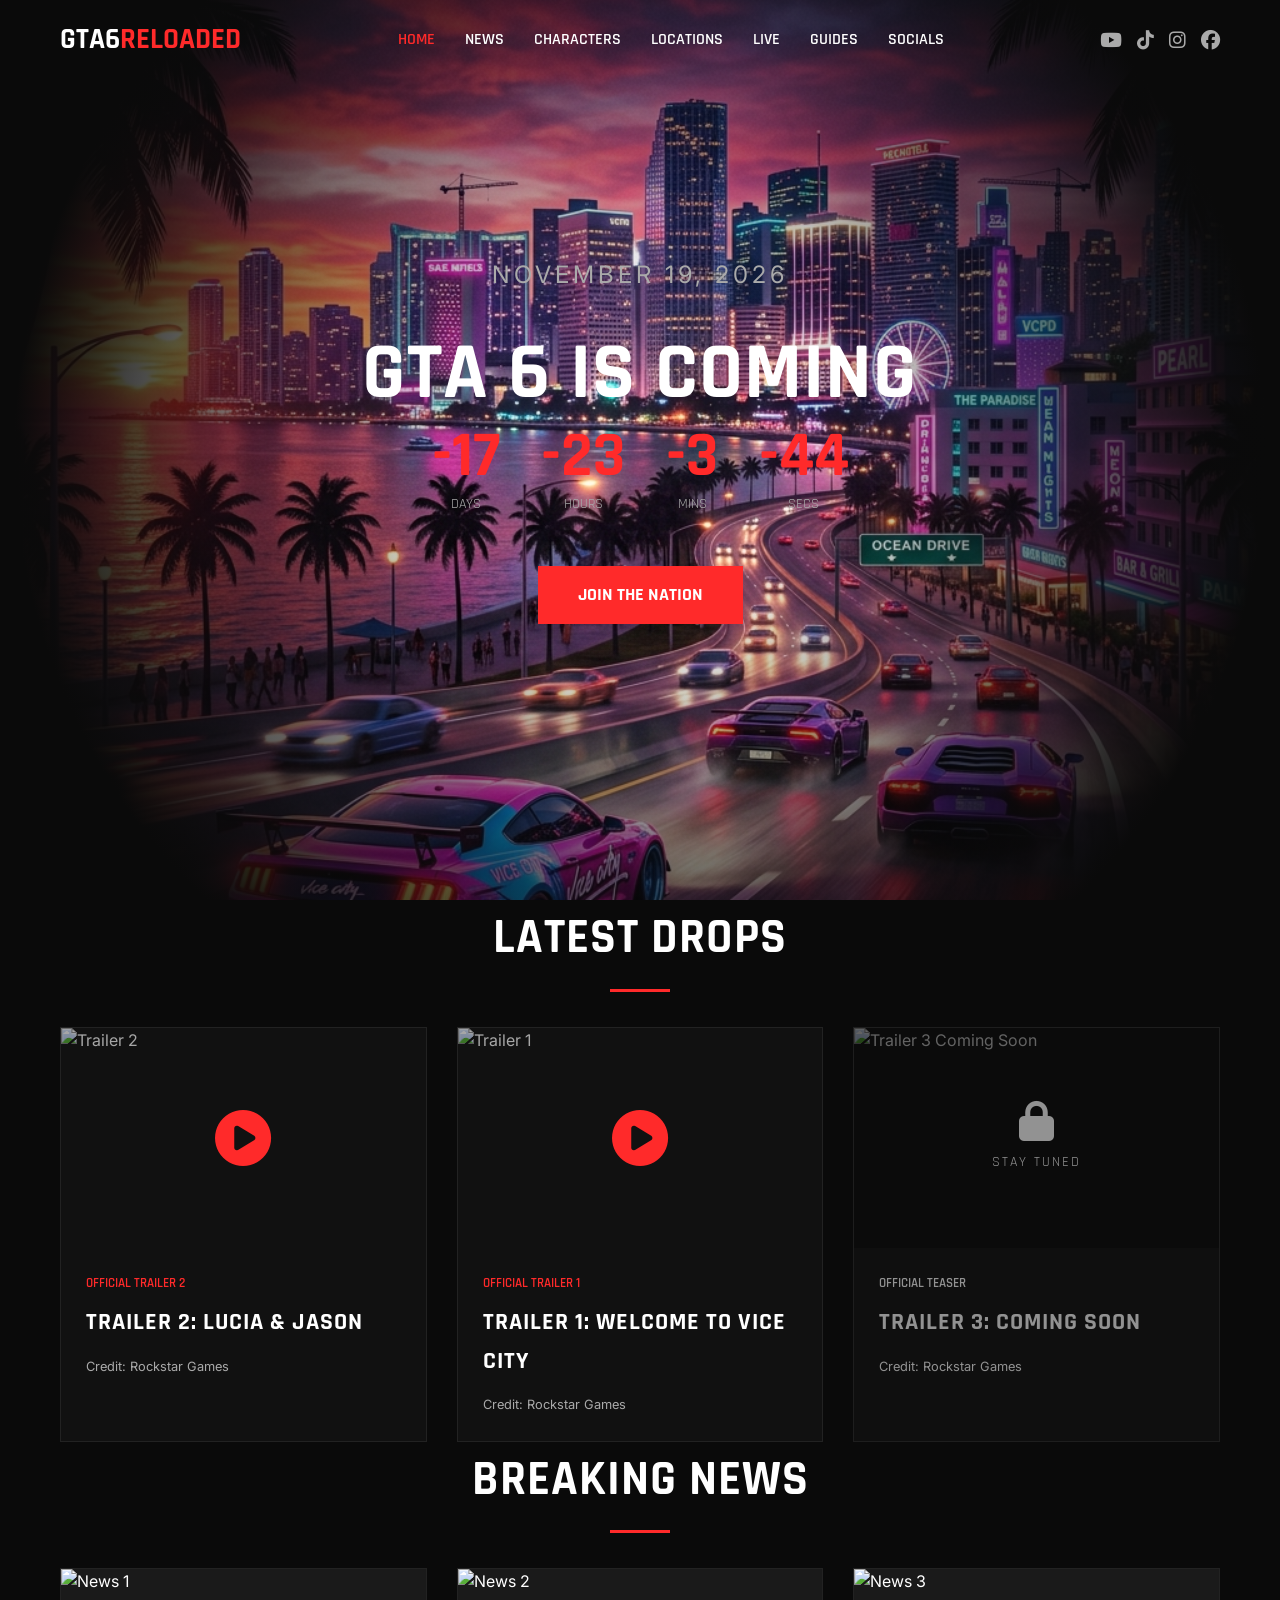
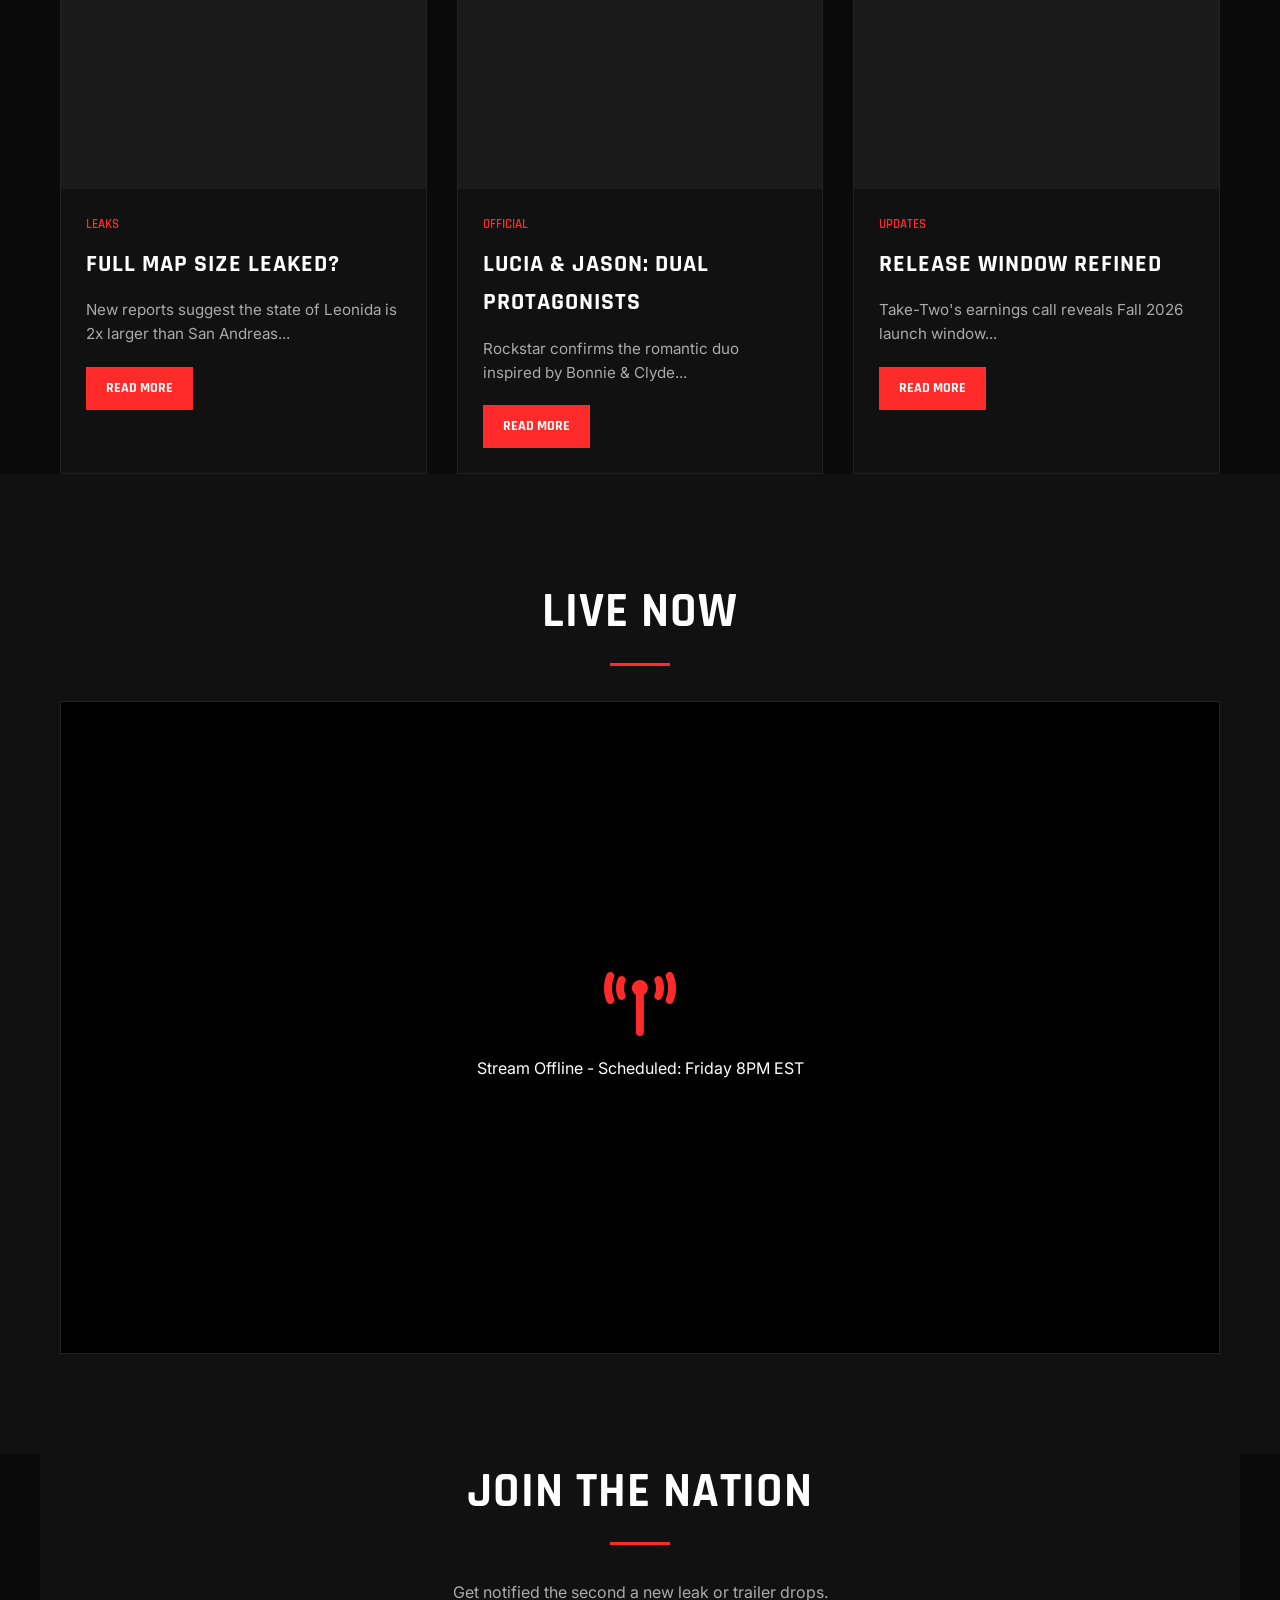
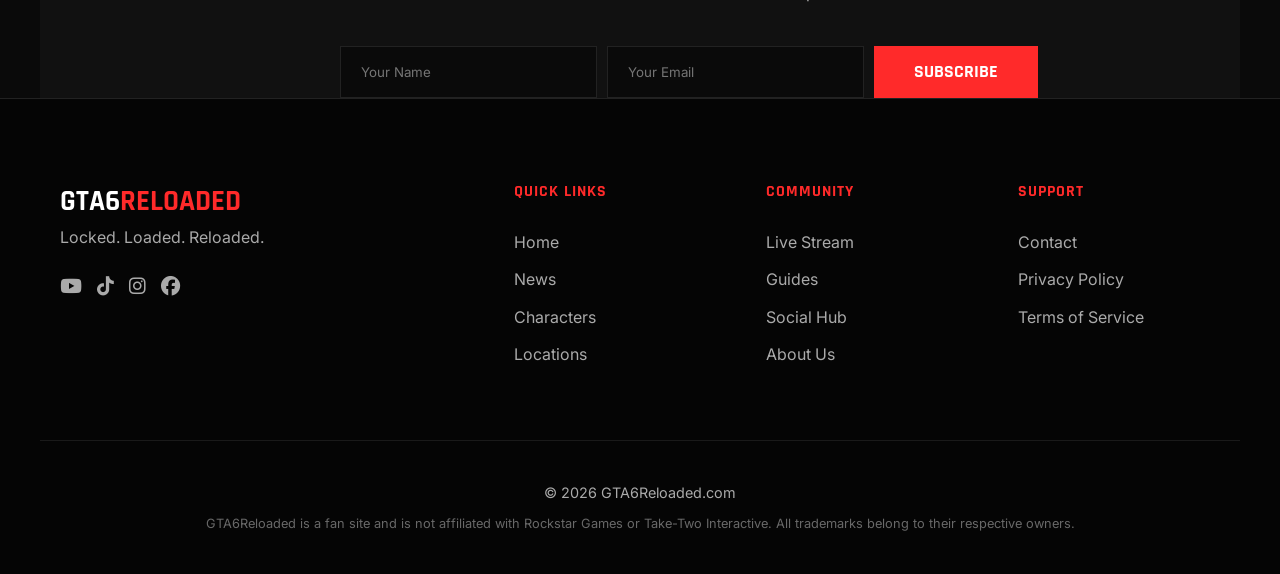
==== commit 34d96906: "Update cast of characters, fix Jason Duval's biography, replace speculative Trailer 3 with Coming So" ====
--- a/public/index.html
+++ b/public/index.html
@@ -102,20 +102,21 @@
                     </div>
                 </a>
 
-                <!-- Trailer 3 / Gameplay Card -->
-                <a href="https://www.youtube.com/@RockstarGames" target="_blank" class="card fade-in video-card" data-video-id="VQRLujxTm3c" data-video-title="Grand Theft Auto VI Trailer 3: Leonida Reveal">
-                    <div class="card-img">
-                        <img src="img/everglades.jpg" alt="Trailer 3">
-                        <div style="position:absolute; inset:0; display:flex; align-items:center; justify-content:center; background: rgba(0,0,0,0.35);">
-                            <i class="fas fa-play-circle" style="font-size: 3.5rem; color: var(--primary-red);"></i>
+                <!-- Trailer 3 Teaser Card -->
+                <div class="card fade-in" style="cursor: default; opacity: 0.85;">
+                    <div class="card-img">
+                        <img src="img/everglades.jpg" alt="Trailer 3 Coming Soon">
+                        <div style="position:absolute; inset:0; display:flex; flex-direction:column; align-items:center; justify-content:center; background: rgba(0,0,0,0.55);">
+                            <i class="fas fa-lock" style="font-size: 2.5rem; color: var(--text-muted); margin-bottom: 10px;"></i>
+                            <span class="heading-font" style="font-size: 0.9rem; letter-spacing: 2px; color: var(--text-muted);">Stay Tuned</span>
                         </div>
                     </div>
                     <div class="card-content">
-                        <span class="card-category">Official Trailer 3</span>
-                        <h3 class="card-title">Trailer 3: Official Leonida Reveal</h3>
+                        <span class="card-category" style="color: var(--text-muted);">Official Teaser</span>
+                        <h3 class="card-title" style="color: var(--text-muted);">Trailer 3: Coming Soon</h3>
                         <p style="font-size: 0.8rem; color: var(--text-muted); margin-top: 10px;">Credit: Rockstar Games</p>
                     </div>
-                </a>
+                </div>
             </div>
         </section>
 
